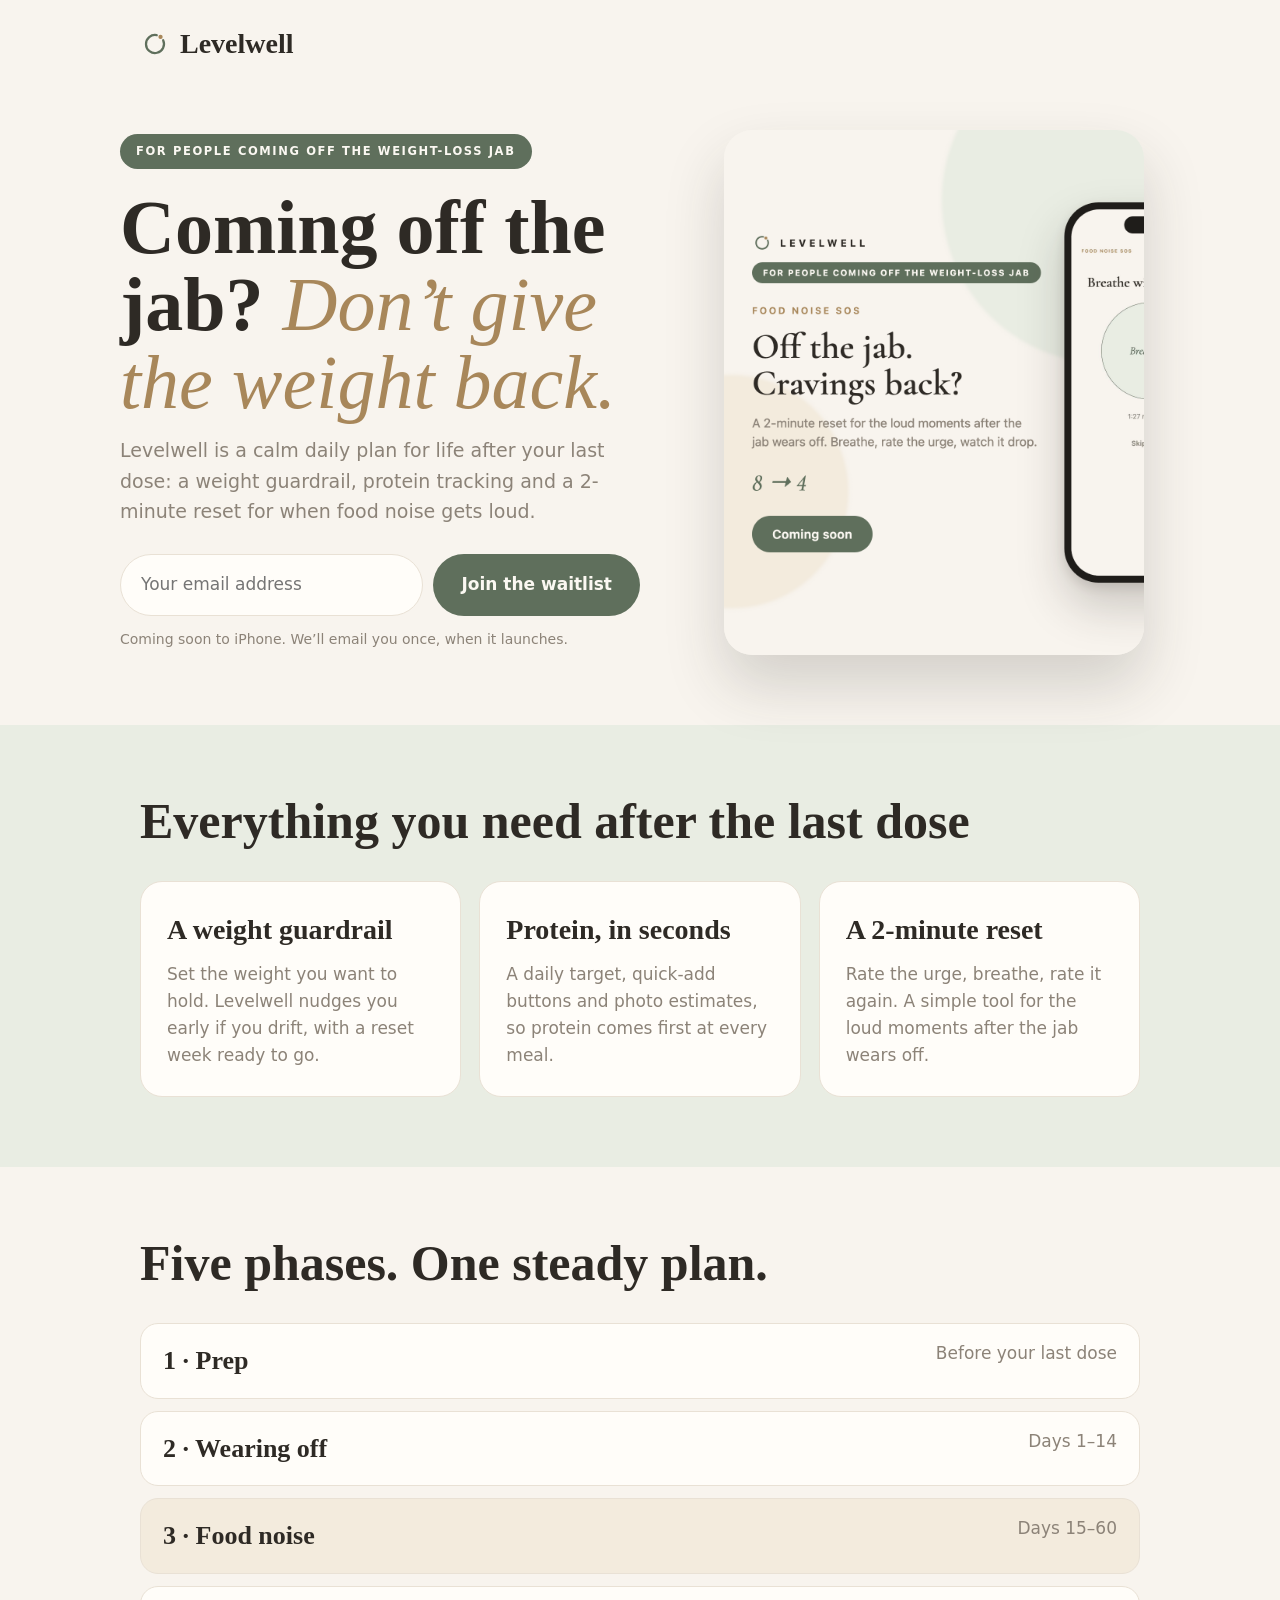
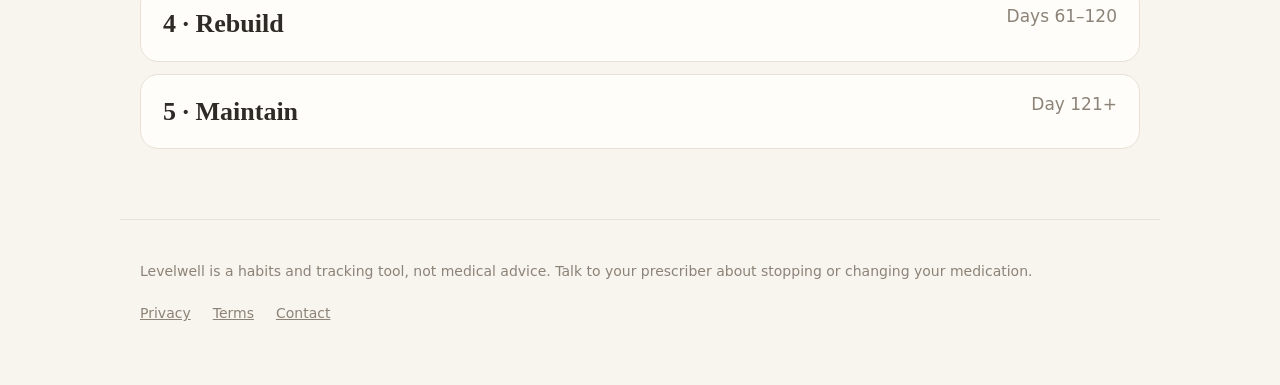
==== index.html @ 275b496e "Levelwell website: landing page, privacy policy, terms Co-Authored-By: Claude Sonnet 5.5 <noreply@an" ====
<!doctype html><html lang="en-GB"><head><meta charset="utf-8"><meta http-equiv="Content-Security-Policy" content="default-src 'none'; style-src 'self' https://fonts.googleapis.com; font-src https://fonts.gstatic.com; img-src 'self' data:; script-src 'self'; connect-src https://hlfuvnuicaoxpupukkrh.supabase.co; base-uri 'none'; form-action 'none'"><meta name="referrer" content="no-referrer"><meta name="viewport" content="width=device-width,initial-scale=1"><title>Levelwell · Life after the weight-loss jab</title><meta name="description" content="A calm daily plan for people coming off weight-loss jabs: a weight guardrail, protein tracking and a 2-minute reset for food noise. Coming soon to iPhone."><link rel="icon" href="assets/favicon.png"><link rel="preconnect" href="https://fonts.googleapis.com"><link href="https://fonts.googleapis.com/css2?family=Cormorant+Garamond:ital,wght@0,500;0,600;1,500&display=swap" rel="stylesheet"><link rel="stylesheet" href="style.css">
<meta property="og:title" content="Levelwell · Life after the weight-loss jab"><meta property="og:description" content="A calm daily plan for people coming off weight-loss jabs. Coming soon to iPhone."><meta property="og:image" content="https://levelwell.co.uk/assets/og.png"><meta name="twitter:card" content="summary_large_image">
</head>
<body>
<header class="nav"><a class="brand" href="index.html"><img src="assets/mark.svg" alt="" width="30" height="30"><span>Levelwell</span></a></header>
<section class="wrap hero">
  <div>
    <span class="tag">For people coming off the weight-loss jab</span>
    <h1>Coming off the jab? <em>Don’t give the weight back.</em></h1>
    <p class="lead">Levelwell is a calm daily plan for life after your last dose: a weight guardrail, protein tracking and a 2-minute reset for when food noise gets loud.</p>
    <form id="wl" novalidate>
      <input type="text" id="hp" name="website" class="hp" tabindex="-1" autocomplete="off" aria-hidden="true">
      <input type="email" id="em" name="email" placeholder="Your email address" autocomplete="email" required aria-label="Email address">
      <button id="go" type="submit">Join the waitlist</button>
    </form>
    <p class="note" id="msg">Coming soon to iPhone. We’ll email you once, when it launches.</p>
  </div>
  <img src="assets/og.png" alt="Levelwell: Off the jab. Cravings back? A 2-minute reset for the loud moments.">
</section>
<section class="band"><div class="wrap">
  <h2>Everything you need after the last dose</h2>
  <div class="grid">
    <div class="card"><h3>A weight guardrail</h3><p>Set the weight you want to hold. Levelwell nudges you early if you drift, with a reset week ready to go.</p></div>
    <div class="card"><h3>Protein, in seconds</h3><p>A daily target, quick-add buttons and photo estimates, so protein comes first at every meal.</p></div>
    <div class="card"><h3>A 2-minute reset</h3><p>Rate the urge, breathe, rate it again. A simple tool for the loud moments after the jab wears off.</p></div>
  </div>
</div></section>
<section class="sec"><div class="wrap">
  <h2>Five phases. One steady plan.</h2>
  <div class="phases">
    <div class="phase"><b>1 · Prep</b><span>Before your last dose</span></div>
    <div class="phase"><b>2 · Wearing off</b><span>Days 1–14</span></div>
    <div class="phase hot"><b>3 · Food noise</b><span>Days 15–60</span></div>
    <div class="phase"><b>4 · Rebuild</b><span>Days 61–120</span></div>
    <div class="phase"><b>5 · Maintain</b><span>Day 121+</span></div>
  </div>
</div></section>
<footer class="foot"><div>Levelwell is a habits and tracking tool, not medical advice. Talk to your prescriber about stopping or changing your medication.</div><div class="links"><a href="privacy.html">Privacy</a><a href="terms.html">Terms</a><a class="em" data-u="evawlek.mailliw" data-d="moc.liamg" href="#">Contact</a></div></footer><script src="app.js"></script>
<script src="app.js"></script>
</body></html>
---- style.css ----
:root{--ink:#2E2A25;--muted:#8C8378;--ivory:#F8F4EE;--sage:#5F6F5C;--sageSoft:#E9EDE3;--gold:#A8875A;--goldSoft:#F3EBDD;--card:#FFFDF9;--line:#E9E1D5}
@media (prefers-color-scheme:dark){:root{--ink:#F1ECE4;--muted:#A79E90;--ivory:#151A17;--sage:#8FA58B;--sageSoft:#1E2722;--gold:#C9A877;--goldSoft:#26221B;--card:#1B211D;--line:#2B332E}}
*{box-sizing:border-box;margin:0;padding:0}html{scroll-behavior:smooth}
body{background:var(--ivory);color:var(--ink);font:17px/1.6 -apple-system,system-ui,"Helvetica Neue",sans-serif;-webkit-font-smoothing:antialiased}
.serif,h1,h2,h3,.brand span{font-family:"Cormorant Garamond",Georgia,serif;font-variant-numeric:lining-nums}
a{color:var(--sage)}
.nav{max-width:1040px;margin:0 auto;padding:22px 20px}
.brand{display:inline-flex;align-items:center;gap:10px;text-decoration:none;color:var(--ink)}.brand span{font-size:28px;font-weight:600}
.wrap{max-width:1040px;margin:0 auto;padding:0 20px}
.hero{padding:40px 0 70px;display:grid;gap:36px;grid-template-columns:1.1fr .9fr;align-items:center}
.tag{display:inline-block;background:var(--sage);color:#FBF8F2;font-weight:700;letter-spacing:.14em;text-transform:uppercase;font-size:11.5px;border-radius:999px;padding:8px 16px}
h1{font-size:clamp(44px,7vw,76px);line-height:1.02;font-weight:600;margin:20px 0 14px}
h1 em{color:var(--gold);font-weight:500}
.lead{font-size:19px;color:var(--muted);max-width:520px}
form{display:flex;gap:10px;margin-top:28px;flex-wrap:wrap;max-width:520px}
input[type=email]{flex:1;min-width:220px;font:inherit;padding:16px 20px;border-radius:999px;border:1.5px solid var(--line);background:var(--card);color:var(--ink)}
input[type=email]:focus{outline:2px solid var(--sage);border-color:transparent}
button{font:inherit;font-weight:600;padding:16px 28px;border:0;border-radius:999px;background:var(--sage);color:#FBF8F2;cursor:pointer}
button:disabled{opacity:.6;cursor:default}
.note{font-size:14px;color:var(--muted);margin-top:12px;min-height:22px}.note.ok{color:var(--sage);font-weight:600}.note.err{color:#B4532A}
.hero img{width:100%;max-width:420px;justify-self:center;border-radius:28px;box-shadow:0 30px 60px rgba(46,42,37,.18)}
.band{background:var(--sageSoft);padding:70px 0}
.band h2,.sec h2{font-size:clamp(34px,5vw,50px);line-height:1.05;margin-bottom:34px;font-weight:600}
.grid{display:grid;gap:18px;grid-template-columns:repeat(auto-fit,minmax(240px,1fr))}
.card{background:var(--card);border:1px solid var(--line);border-radius:22px;padding:26px}
.card h3{font-size:28px;margin-bottom:8px;font-weight:600}.card p{color:var(--muted)}
.sec{padding:70px 0}
.phases{display:grid;gap:12px}
.phase{display:flex;justify-content:space-between;gap:16px;background:var(--card);border:1px solid var(--line);border-radius:18px;padding:16px 22px}
.phase.hot{background:var(--goldSoft)}.phase b{font-family:"Cormorant Garamond",Georgia,serif;font-size:26px;font-weight:600}.phase span{color:var(--muted)}
.foot{max-width:1040px;margin:0 auto;padding:40px 20px 60px;color:var(--muted);font-size:14px;display:flex;justify-content:space-between;gap:20px;flex-wrap:wrap;border-top:1px solid var(--line)}
.foot .links{display:flex;gap:22px}.foot a{color:var(--muted)}
.doc{max-width:720px;margin:0 auto;padding:20px 20px 60px}.doc h1{font-size:54px}.doc h2{font-size:30px;margin:30px 0 8px}.doc p{margin:10px 0}.doc .meta{color:var(--muted);font-size:14px}
@media(max-width:820px){.hero{grid-template-columns:1fr}.hero img{max-width:320px}}

.hp{position:absolute;left:-9999px;width:1px;height:1px;opacity:0}
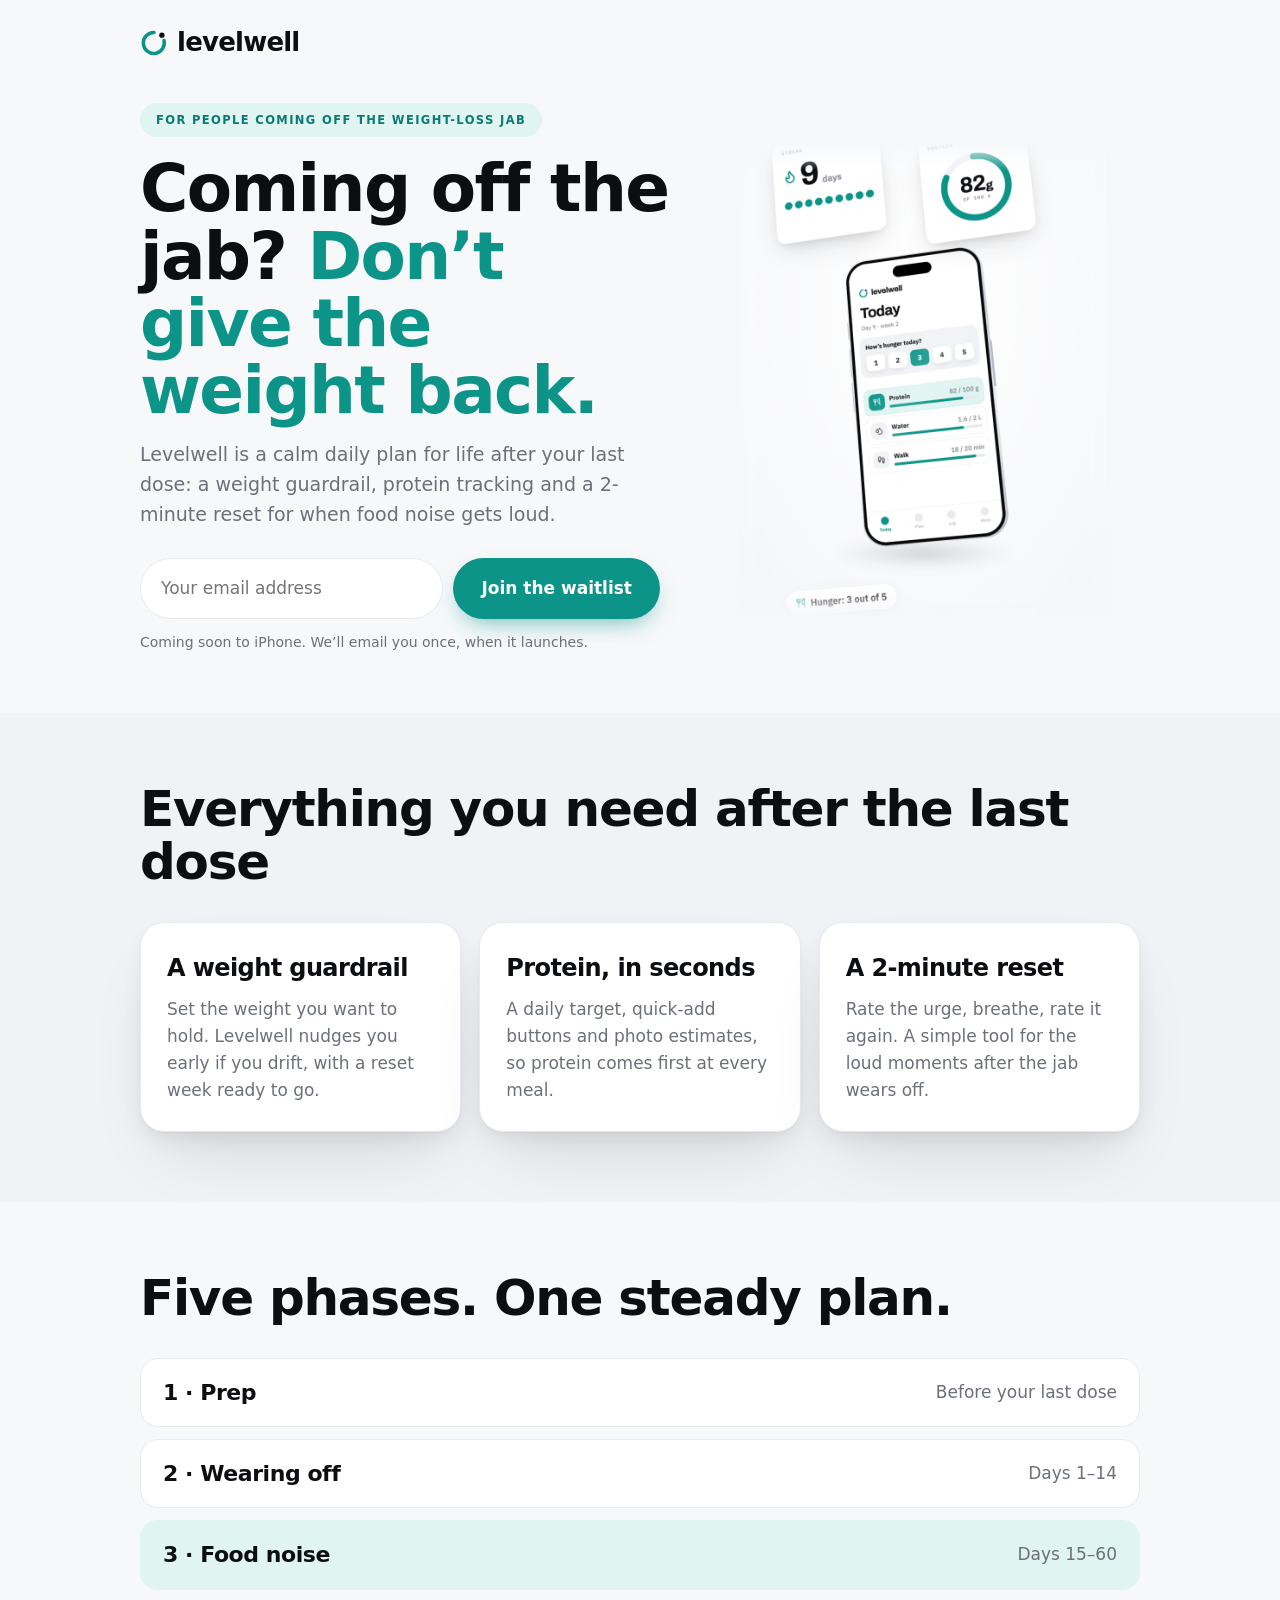
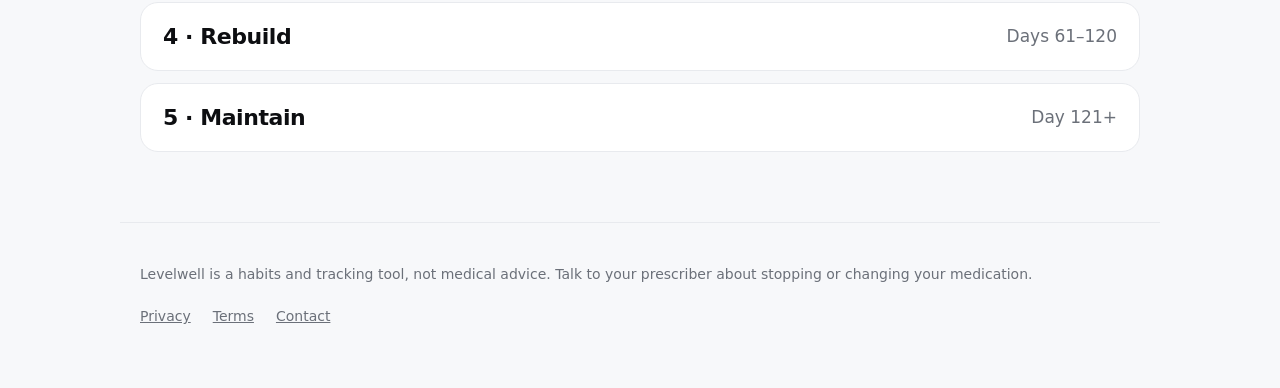
==== commit 3637e4b4: "Restyle to the new Levelwell brand: white, ink and teal, Archivo + IBM Plex Sans New mark and favico" ====
--- a/index.html
+++ b/index.html
@@ -1,8 +1,8 @@
-<!doctype html><html lang="en-GB"><head><meta charset="utf-8"><meta http-equiv="Content-Security-Policy" content="default-src 'none'; style-src 'self' https://fonts.googleapis.com; font-src https://fonts.gstatic.com; img-src 'self' data:; script-src 'self'; connect-src https://hlfuvnuicaoxpupukkrh.supabase.co; base-uri 'none'; form-action 'none'"><meta name="referrer" content="no-referrer"><meta name="viewport" content="width=device-width,initial-scale=1"><title>Levelwell · Life after the weight-loss jab</title><meta name="description" content="A calm daily plan for people coming off weight-loss jabs: a weight guardrail, protein tracking and a 2-minute reset for food noise. Coming soon to iPhone."><link rel="icon" href="assets/favicon.png"><link rel="preconnect" href="https://fonts.googleapis.com"><link href="https://fonts.googleapis.com/css2?family=Cormorant+Garamond:ital,wght@0,500;0,600;1,500&display=swap" rel="stylesheet"><link rel="stylesheet" href="style.css">
+<!doctype html><html lang="en-GB"><head><meta charset="utf-8"><meta http-equiv="Content-Security-Policy" content="default-src 'none'; style-src 'self' https://fonts.googleapis.com; font-src https://fonts.gstatic.com; img-src 'self' data:; script-src 'self'; connect-src https://hlfuvnuicaoxpupukkrh.supabase.co; base-uri 'none'; form-action 'none'"><meta name="referrer" content="no-referrer"><meta name="viewport" content="width=device-width,initial-scale=1"><title>Levelwell · Life after the weight-loss jab</title><meta name="description" content="A calm daily plan for people coming off weight-loss jabs: a weight guardrail, protein tracking and a 2-minute reset for food noise. Coming soon to iPhone."><link rel="icon" href="assets/favicon.png"><link rel="preconnect" href="https://fonts.googleapis.com"><link href="https://fonts.googleapis.com/css2?family=Archivo:wght@600;700&family=IBM+Plex+Sans:wght@400;500;600&display=swap" rel="stylesheet"><link rel="stylesheet" href="style.css">
 <meta property="og:title" content="Levelwell · Life after the weight-loss jab"><meta property="og:description" content="A calm daily plan for people coming off weight-loss jabs. Coming soon to iPhone."><meta property="og:image" content="https://levelwell.co.uk/assets/og.png"><meta name="twitter:card" content="summary_large_image">
 </head>
 <body>
-<header class="nav"><a class="brand" href="index.html"><img src="assets/mark.svg" alt="" width="30" height="30"><span>Levelwell</span></a></header>
+<header class="nav"><a class="brand" href="index.html"><img src="assets/mark.svg" alt="" width="28" height="28"><span>levelwell</span></a></header>
 <section class="wrap hero">
   <div>
     <span class="tag">For people coming off the weight-loss jab</span>
@@ -15,7 +15,7 @@
     </form>
     <p class="note" id="msg">Coming soon to iPhone. We’ll email you once, when it launches.</p>
   </div>
-  <img src="assets/og.png" alt="Levelwell: Off the jab. Cravings back? A 2-minute reset for the loud moments.">
+  <img src="assets/hero.png" alt="The Levelwell app on an iPhone, with a 9-day streak and a protein ring floating beside it." width="880" height="1100">
 </section>
 <section class="band"><div class="wrap">
   <h2>Everything you need after the last dose</h2>
--- a/style.css
+++ b/style.css
@@ -1,36 +1,37 @@
-:root{--ink:#2E2A25;--muted:#8C8378;--ivory:#F8F4EE;--sage:#5F6F5C;--sageSoft:#E9EDE3;--gold:#A8875A;--goldSoft:#F3EBDD;--card:#FFFDF9;--line:#E9E1D5}
-@media (prefers-color-scheme:dark){:root{--ink:#F1ECE4;--muted:#A79E90;--ivory:#151A17;--sage:#8FA58B;--sageSoft:#1E2722;--gold:#C9A877;--goldSoft:#26221B;--card:#1B211D;--line:#2B332E}}
+:root{--ink:#0D0E11;--muted:#6B7079;--bg:#F7F8FA;--teal:#0D9488;--tealDark:#0B7A70;--tealSoft:#E0F4F1;--card:#FFFFFF;--line:#E8EAEE;--wash:#F1F2F5;--shadow:0 1px 2px rgba(16,18,24,.04),0 10px 24px -8px rgba(16,18,24,.10),0 34px 70px -24px rgba(16,18,24,.14)}
+:root{color-scheme:light}
 *{box-sizing:border-box;margin:0;padding:0}html{scroll-behavior:smooth}
-body{background:var(--ivory);color:var(--ink);font:17px/1.6 -apple-system,system-ui,"Helvetica Neue",sans-serif;-webkit-font-smoothing:antialiased}
-.serif,h1,h2,h3,.brand span{font-family:"Cormorant Garamond",Georgia,serif;font-variant-numeric:lining-nums}
-a{color:var(--sage)}
+body{background:var(--bg);color:var(--ink);font:17px/1.6 "IBM Plex Sans",-apple-system,system-ui,"Helvetica Neue",sans-serif;-webkit-font-smoothing:antialiased}
+h1,h2,h3,.brand span{font-family:Archivo,"IBM Plex Sans",system-ui,sans-serif;font-variant-numeric:tabular-nums;letter-spacing:-.025em}
+a{color:var(--teal)}
 .nav{max-width:1040px;margin:0 auto;padding:22px 20px}
-.brand{display:inline-flex;align-items:center;gap:10px;text-decoration:none;color:var(--ink)}.brand span{font-size:28px;font-weight:600}
+.brand{display:inline-flex;align-items:center;gap:9px;text-decoration:none;color:var(--ink)}.brand span{font-size:26px;font-weight:700;letter-spacing:-.03em}
 .wrap{max-width:1040px;margin:0 auto;padding:0 20px}
-.hero{padding:40px 0 70px;display:grid;gap:36px;grid-template-columns:1.1fr .9fr;align-items:center}
-.tag{display:inline-block;background:var(--sage);color:#FBF8F2;font-weight:700;letter-spacing:.14em;text-transform:uppercase;font-size:11.5px;border-radius:999px;padding:8px 16px}
-h1{font-size:clamp(44px,7vw,76px);line-height:1.02;font-weight:600;margin:20px 0 14px}
-h1 em{color:var(--gold);font-weight:500}
+.hero{padding:16px 20px 60px;display:grid;gap:36px;grid-template-columns:1.1fr .9fr;align-items:center}
+.tag{display:inline-block;background:var(--tealSoft);color:var(--tealDark);font-weight:600;letter-spacing:.12em;text-transform:uppercase;font-size:11.5px;border-radius:999px;padding:8px 16px}
+h1{font-size:clamp(42px,6vw,66px);line-height:1.02;font-weight:700;margin:18px 0 14px}
+h1 em{color:var(--teal);font-style:normal}
 .lead{font-size:19px;color:var(--muted);max-width:520px}
 form{display:flex;gap:10px;margin-top:28px;flex-wrap:wrap;max-width:520px}
 input[type=email]{flex:1;min-width:220px;font:inherit;padding:16px 20px;border-radius:999px;border:1.5px solid var(--line);background:var(--card);color:var(--ink)}
-input[type=email]:focus{outline:2px solid var(--sage);border-color:transparent}
-button{font:inherit;font-weight:600;padding:16px 28px;border:0;border-radius:999px;background:var(--sage);color:#FBF8F2;cursor:pointer}
+input[type=email]:focus{outline:2px solid var(--teal);border-color:transparent}
+button{font:inherit;font-weight:600;padding:16px 28px;border:0;border-radius:999px;background:var(--teal);color:#fff;cursor:pointer;box-shadow:0 10px 24px -10px rgba(13,148,136,.7)}
+button:hover{background:var(--tealDark)}
 button:disabled{opacity:.6;cursor:default}
-.note{font-size:14px;color:var(--muted);margin-top:12px;min-height:22px}.note.ok{color:var(--sage);font-weight:600}.note.err{color:#B4532A}
-.hero img{width:100%;max-width:420px;justify-self:center;border-radius:28px;box-shadow:0 30px 60px rgba(46,42,37,.18)}
-.band{background:var(--sageSoft);padding:70px 0}
-.band h2,.sec h2{font-size:clamp(34px,5vw,50px);line-height:1.05;margin-bottom:34px;font-weight:600}
+.note{font-size:14px;color:var(--muted);margin-top:12px;min-height:22px}.note.ok{color:var(--teal);font-weight:600}.note.err{color:#D14343}
+.hero img{width:100%;max-width:380px;height:auto;justify-self:center}
+.band{background:var(--wash);padding:70px 0}
+.band h2,.sec h2{font-size:clamp(34px,5vw,50px);line-height:1.05;margin-bottom:34px;font-weight:700}
 .grid{display:grid;gap:18px;grid-template-columns:repeat(auto-fit,minmax(240px,1fr))}
-.card{background:var(--card);border:1px solid var(--line);border-radius:22px;padding:26px}
-.card h3{font-size:28px;margin-bottom:8px;font-weight:600}.card p{color:var(--muted)}
+.card{background:var(--card);border:1px solid var(--line);border-radius:24px;padding:26px;box-shadow:var(--shadow)}
+.card h3{font-size:24px;margin-bottom:8px;font-weight:700}.card p{color:var(--muted)}
 .sec{padding:70px 0}
 .phases{display:grid;gap:12px}
-.phase{display:flex;justify-content:space-between;gap:16px;background:var(--card);border:1px solid var(--line);border-radius:18px;padding:16px 22px}
-.phase.hot{background:var(--goldSoft)}.phase b{font-family:"Cormorant Garamond",Georgia,serif;font-size:26px;font-weight:600}.phase span{color:var(--muted)}
+.phase{display:flex;justify-content:space-between;align-items:center;gap:16px;background:var(--card);border:1px solid var(--line);border-radius:18px;padding:16px 22px}
+.phase.hot{background:var(--tealSoft);border-color:transparent}.phase b{font-family:Archivo,system-ui,sans-serif;font-size:22px;font-weight:700;letter-spacing:-.02em}.phase span{color:var(--muted)}
 .foot{max-width:1040px;margin:0 auto;padding:40px 20px 60px;color:var(--muted);font-size:14px;display:flex;justify-content:space-between;gap:20px;flex-wrap:wrap;border-top:1px solid var(--line)}
 .foot .links{display:flex;gap:22px}.foot a{color:var(--muted)}
-.doc{max-width:720px;margin:0 auto;padding:20px 20px 60px}.doc h1{font-size:54px}.doc h2{font-size:30px;margin:30px 0 8px}.doc p{margin:10px 0}.doc .meta{color:var(--muted);font-size:14px}
-@media(max-width:820px){.hero{grid-template-columns:1fr}.hero img{max-width:320px}}
+.doc{max-width:720px;margin:0 auto;padding:20px 20px 60px}.doc h1{font-size:50px}.doc h2{font-size:26px;margin:30px 0 8px}.doc p{margin:10px 0}.doc .meta{color:var(--muted);font-size:14px}
+@media(max-width:820px){.hero{grid-template-columns:1fr}.hero img{max-width:340px}}
 
 .hp{position:absolute;left:-9999px;width:1px;height:1px;opacity:0}
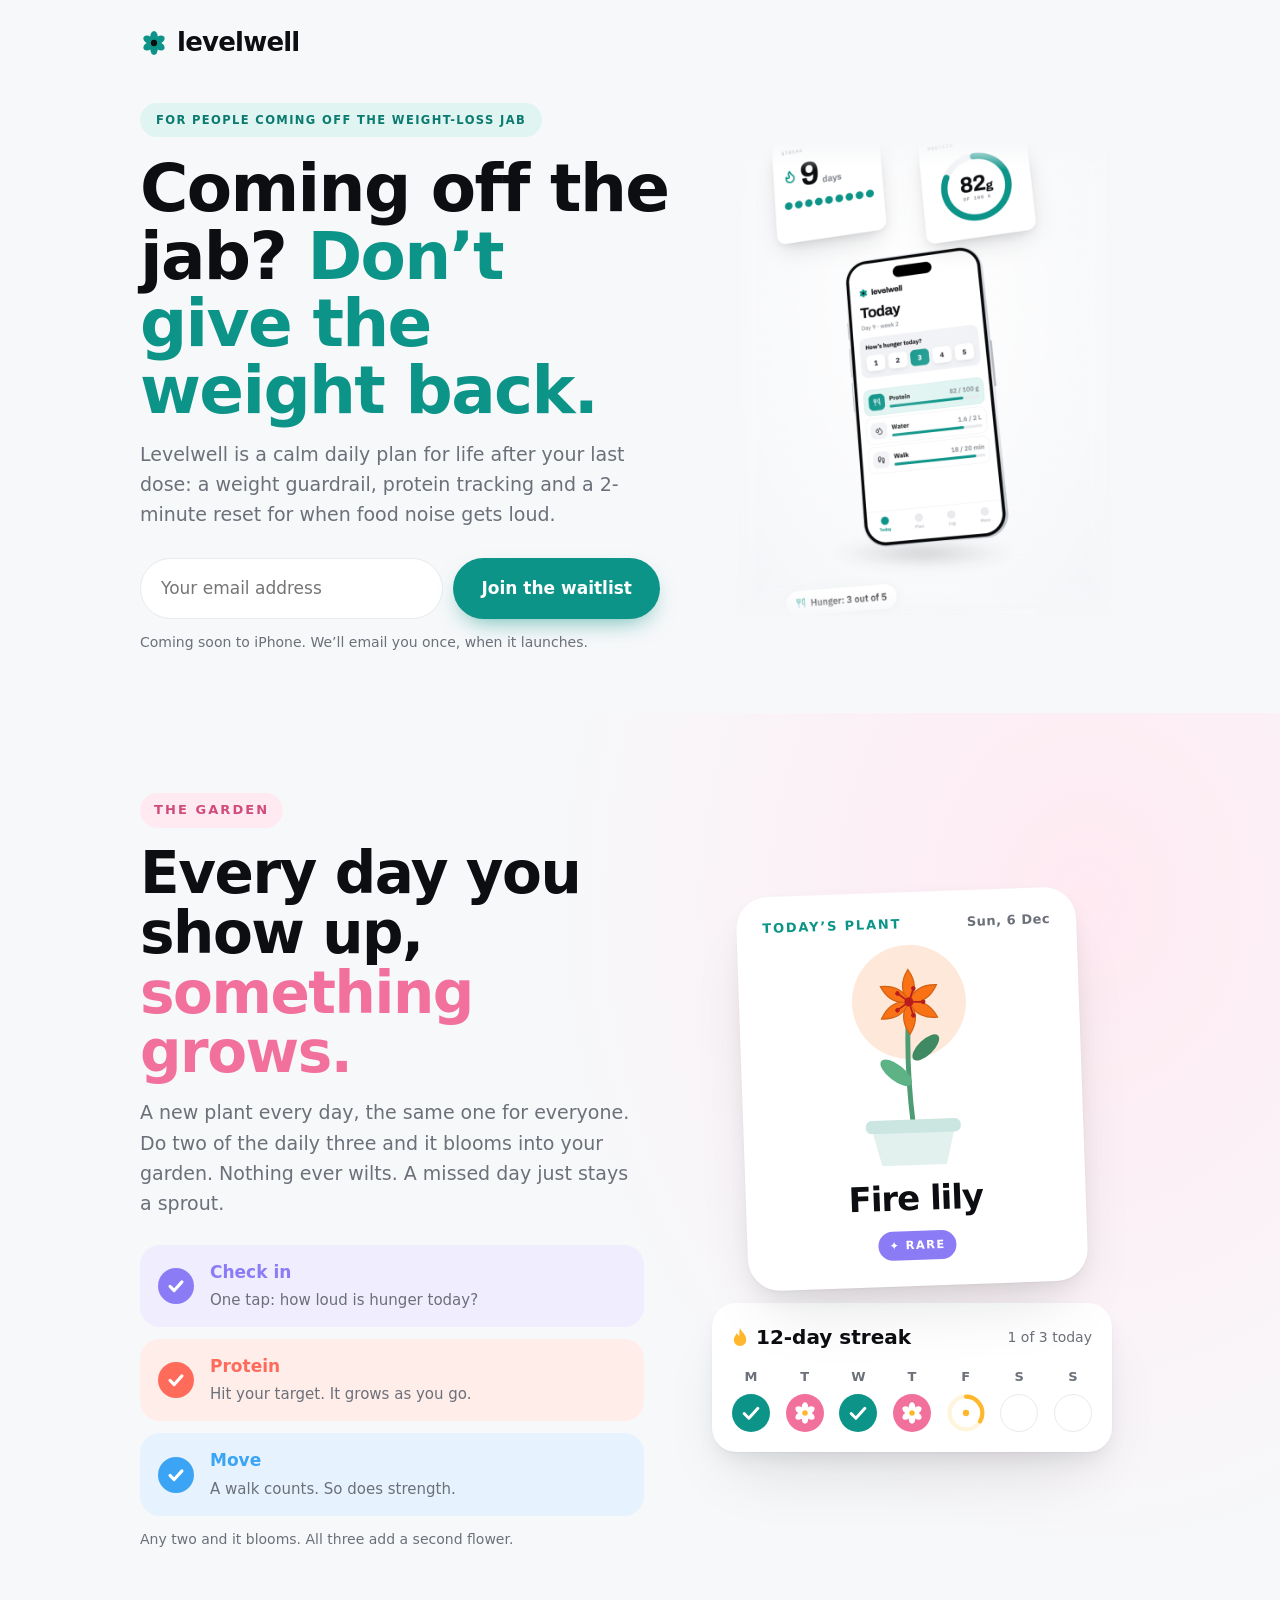
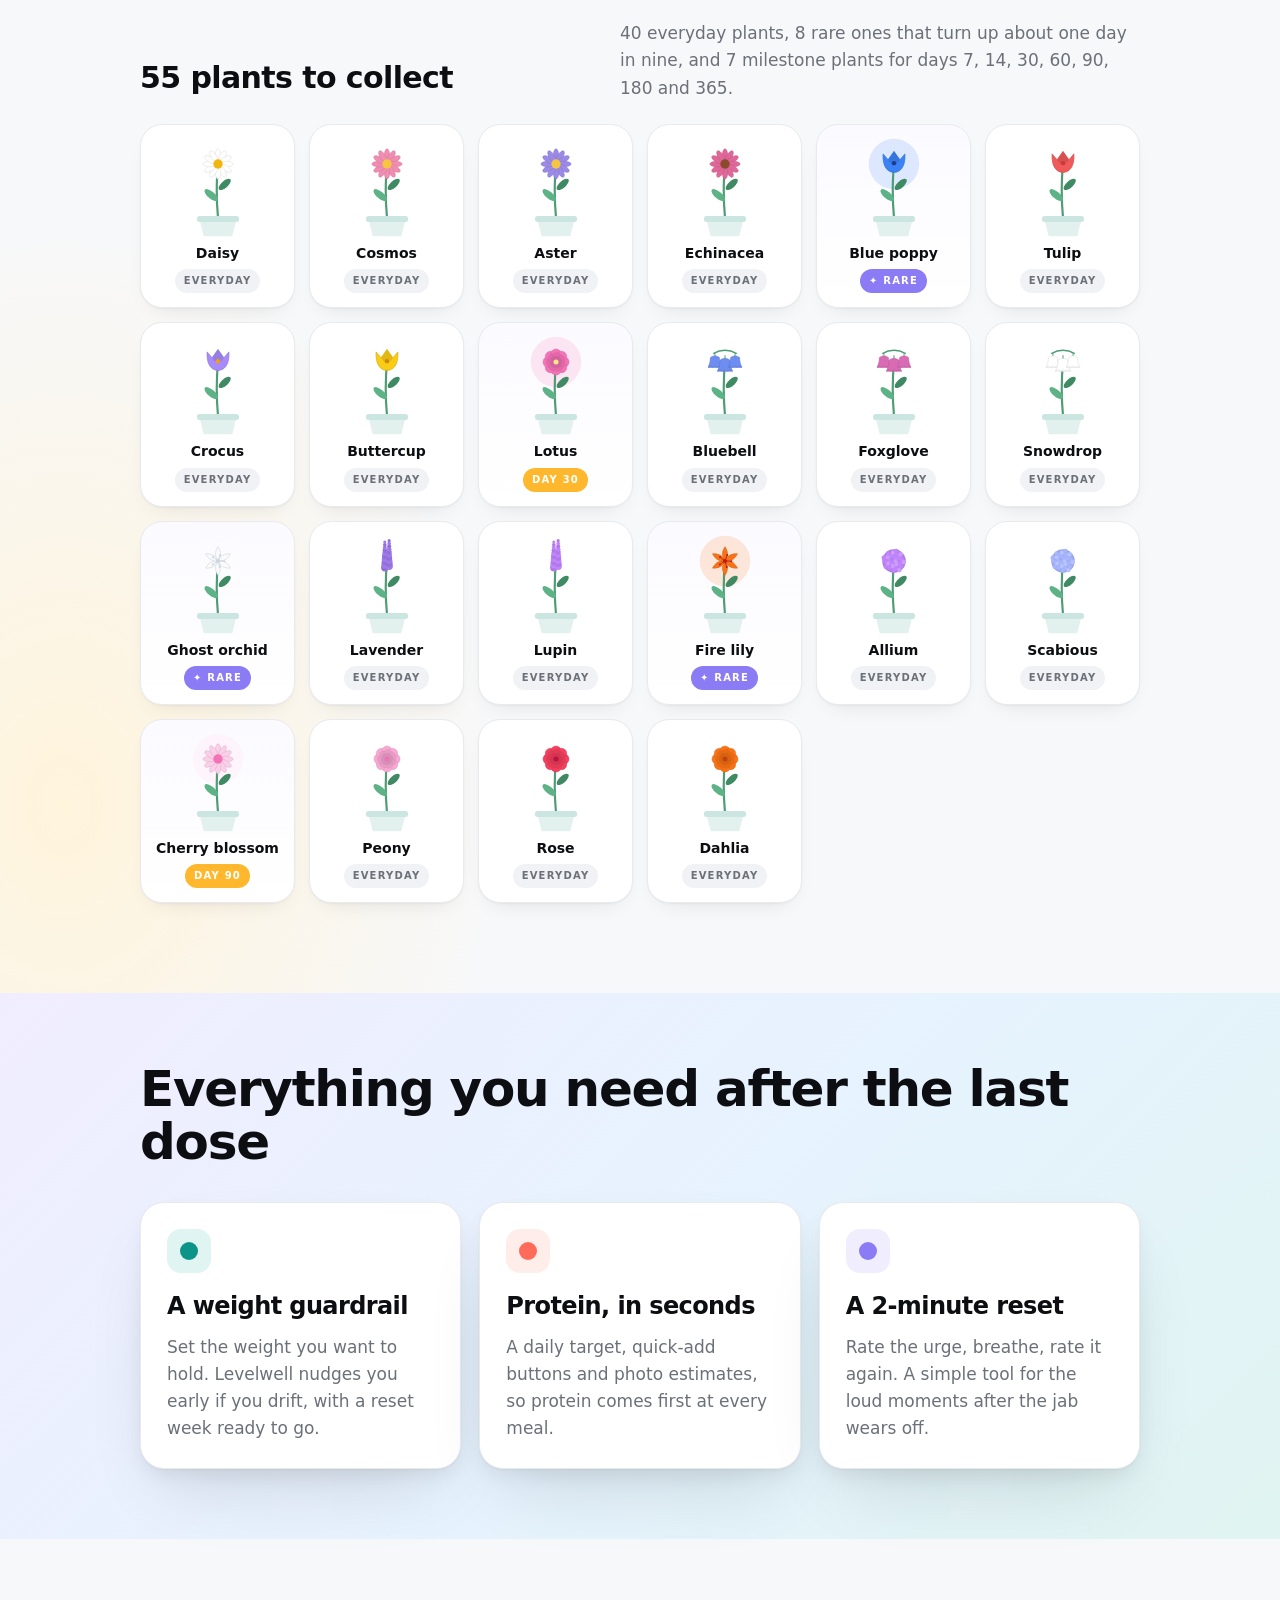
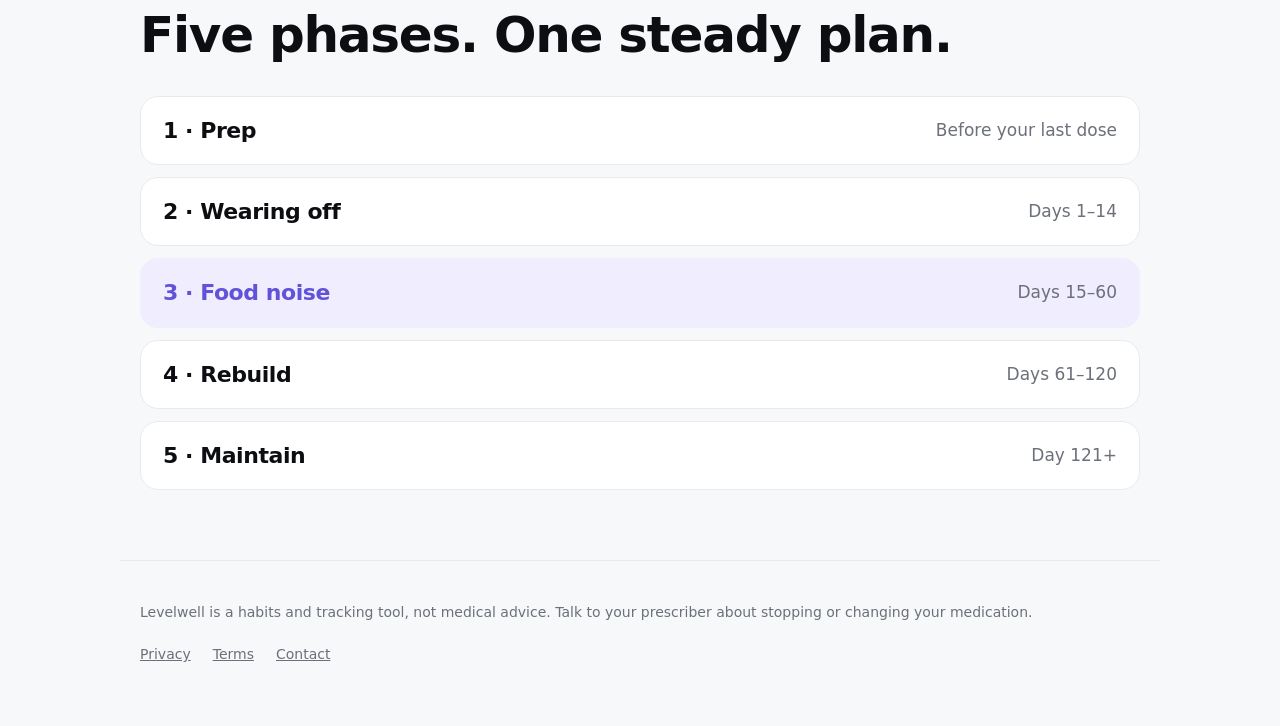
==== commit bd42a329: "Add the garden: live today's plant, daily three, week strip, 55-plant collection; brighter colours C" ====
--- a/index.html
+++ b/index.html
@@ -17,12 +17,44 @@
   </div>
   <img src="assets/hero.png" alt="The Levelwell app on an iPhone, with a 9-day streak and a protein ring floating beside it." width="880" height="1100">
 </section>
+<section class="garden" id="garden"><div class="wrap">
+  <div class="g-top">
+    <div class="g-copy">
+      <span class="kicker">The garden</span>
+      <h2>Every day you show up, <em>something grows.</em></h2>
+      <p class="lead">A new plant every day, the same one for everyone. Do two of the daily three and it blooms into your garden. Nothing ever wilts. A missed day just stays a sprout.</p>
+      <div class="three">
+        <div class="three-item lilac"><span class="dot lilac"><svg viewBox="0 0 24 24"><path d="M5.5 12.5 L10 17 L18.5 7.5" fill="none" stroke="#fff" stroke-width="3.4" stroke-linecap="round" stroke-linejoin="round"/></svg></span><div><b>Check in</b><span>One tap: how loud is hunger today?</span></div></div>
+        <div class="three-item coral"><span class="dot coral"><svg viewBox="0 0 24 24"><path d="M5.5 12.5 L10 17 L18.5 7.5" fill="none" stroke="#fff" stroke-width="3.4" stroke-linecap="round" stroke-linejoin="round"/></svg></span><div><b>Protein</b><span>Hit your target. It grows as you go.</span></div></div>
+        <div class="three-item sky"><span class="dot sky"><svg viewBox="0 0 24 24"><path d="M5.5 12.5 L10 17 L18.5 7.5" fill="none" stroke="#fff" stroke-width="3.4" stroke-linecap="round" stroke-linejoin="round"/></svg></span><div><b>Move</b><span>A walk counts. So does strength.</span></div></div>
+      </div>
+      <p class="small">Any two and it blooms. All three add a second flower.</p>
+    </div>
+    <div class="g-today">
+      <div class="today-card" id="tp-card">
+        <div class="tp-head"><span class="tp-label">Today’s plant</span><span class="tp-date" id="tp-date">Tue 24 Nov</span></div>
+        <div class="tp-art" id="tp-svg"><svg class="plant-svg" viewBox="0 0 100 120"><path d="M50 96 Q 47 64 50 32" stroke="#4E9C74" stroke-width="2.6" fill="none" stroke-linecap="round"/><ellipse rx="4.2" ry="10" fill="#5DB386" transform="translate(42 69.1) rotate(-50)"/><ellipse rx="4" ry="9" fill="#3F8A63" transform="translate(58 56.3) rotate(48)"/><g transform="translate(50 32)"><path d="M-14 -10 Q 0 -18 14 -10" stroke="#4E9C74" stroke-width="1.6" fill="none"/><g transform="translate(-12 2) scale(0.9)"><path d="M0 -14 L0 -8" stroke="#4E9C74" stroke-width="1.2"/><path d="M-6 -8 C -6 -1, -8 2, -9 5 L 9 5 C 8 2, 6 -1, 6 -8 C 3 -11, -3 -11, -6 -8 Z" fill="#FFFFFF" stroke="#dbdbdb" stroke-width="0.7"/><path d="M-9 5 L -6 3 L -3 5 L 0 3 L 3 5 L 6 3 L 9 5" stroke="#dbdbdb" stroke-width="0.7" fill="none"/></g><g transform="translate(0 6) scale(1)"><path d="M0 -14 L0 -8" stroke="#4E9C74" stroke-width="1.2"/><path d="M-6 -8 C -6 -1, -8 2, -9 5 L 9 5 C 8 2, 6 -1, 6 -8 C 3 -11, -3 -11, -6 -8 Z" fill="#FFFFFF" stroke="#dbdbdb" stroke-width="0.7"/><path d="M-9 5 L -6 3 L -3 5 L 0 3 L 3 5 L 6 3 L 9 5" stroke="#dbdbdb" stroke-width="0.7" fill="none"/></g><g transform="translate(12 2) scale(0.9)"><path d="M0 -14 L0 -8" stroke="#4E9C74" stroke-width="1.2"/><path d="M-6 -8 C -6 -1, -8 2, -9 5 L 9 5 C 8 2, 6 -1, 6 -8 C 3 -11, -3 -11, -6 -8 Z" fill="#FFFFFF" stroke="#dbdbdb" stroke-width="0.7"/><path d="M-9 5 L -6 3 L -3 5 L 0 3 L 3 5 L 6 3 L 9 5" stroke="#dbdbdb" stroke-width="0.7" fill="none"/></g></g><path d="M28 98 L 72 98 L 67 118 L 33 118 Z" fill="#E3F1EE"/><rect x="25" y="94" width="50" height="7" rx="3" fill="#CBE6E0"/></svg></div>
+        <div class="tp-name" id="tp-name">Snowdrop</div>
+        <div id="tp-tag"><span class="ptag">Everyday</span></div>
+      </div>
+      <div class="week-card">
+        <div class="wk-top"><span class="flame"><svg viewBox="0 0 18 22"><path d="M9 1 C 10 5, 16 8, 16 14 C 16 18.5, 12.8 21, 9 21 C 5.2 21, 2 18.5, 2 14.2 C 2 10.5, 4.6 8.6, 5.6 6.4 C 6.4 8.6, 7.4 9.4, 8.4 9.6 C 8 6.4, 8.2 3.6, 9 1 Z" fill="#FFB82E"/></svg></span><b>12-day streak</b><span class="small">1 of 3 today</span></div>
+        <div class="wk-row"><div class="wcol"><span class="wl">M</span><span class="wd tick"><svg viewBox="0 0 36 36"><path d="M11.5 18.5 L16 23 L24.5 13.5" stroke="#fff" stroke-width="2.8" fill="none" stroke-linecap="round" stroke-linejoin="round"/></svg></span></div><div class="wcol"><span class="wl">T</span><span class="wd bloom"><svg viewBox="0 0 36 36"><ellipse cx="18" cy="12.4" rx="3.1" ry="4.6" fill="#fff" transform="rotate(0 18 18)"/><ellipse cx="18" cy="12.4" rx="3.1" ry="4.6" fill="#fff" transform="rotate(60 18 18)"/><ellipse cx="18" cy="12.4" rx="3.1" ry="4.6" fill="#fff" transform="rotate(120 18 18)"/><ellipse cx="18" cy="12.4" rx="3.1" ry="4.6" fill="#fff" transform="rotate(180 18 18)"/><ellipse cx="18" cy="12.4" rx="3.1" ry="4.6" fill="#fff" transform="rotate(240 18 18)"/><ellipse cx="18" cy="12.4" rx="3.1" ry="4.6" fill="#fff" transform="rotate(300 18 18)"/><circle cx="18" cy="18" r="2.6" fill="#FFB82E"/></svg></span></div><div class="wcol"><span class="wl">W</span><span class="wd tick"><svg viewBox="0 0 36 36"><path d="M11.5 18.5 L16 23 L24.5 13.5" stroke="#fff" stroke-width="2.8" fill="none" stroke-linecap="round" stroke-linejoin="round"/></svg></span></div><div class="wcol"><span class="wl">T</span><span class="wd bloom"><svg viewBox="0 0 36 36"><ellipse cx="18" cy="12.4" rx="3.1" ry="4.6" fill="#fff" transform="rotate(0 18 18)"/><ellipse cx="18" cy="12.4" rx="3.1" ry="4.6" fill="#fff" transform="rotate(60 18 18)"/><ellipse cx="18" cy="12.4" rx="3.1" ry="4.6" fill="#fff" transform="rotate(120 18 18)"/><ellipse cx="18" cy="12.4" rx="3.1" ry="4.6" fill="#fff" transform="rotate(180 18 18)"/><ellipse cx="18" cy="12.4" rx="3.1" ry="4.6" fill="#fff" transform="rotate(240 18 18)"/><ellipse cx="18" cy="12.4" rx="3.1" ry="4.6" fill="#fff" transform="rotate(300 18 18)"/><circle cx="18" cy="18" r="2.6" fill="#FFB82E"/></svg></span></div><div class="wcol"><span class="wl">F</span><span class="wd"><svg viewBox="0 0 36 36"><circle cx="18" cy="18" r="15.5" stroke="#FFF4DC" stroke-width="4" fill="none"/><circle cx="18" cy="18" r="15.5" stroke="#FFB82E" stroke-width="4" fill="none" stroke-linecap="round" stroke-dasharray="32.5 97.4" transform="rotate(-90 18 18)"/><circle cx="18" cy="18" r="3" fill="#FFB82E"/></svg></span></div><div class="wcol"><span class="wl">S</span><span class="wd future"></span></div><div class="wcol"><span class="wl">S</span><span class="wd future"></span></div></div>
+      </div>
+    </div>
+  </div>
+  <div class="g-collect">
+    <div class="g-collect-head"><h3>55 plants to collect</h3><p>40 everyday plants, 8 rare ones that turn up about one day in nine, and 7 milestone plants for days 7, 14, 30, 60, 90, 180 and 365.</p></div>
+    <div class="pgrid"><figure class="pcard"><svg class="plant-svg" viewBox="0 0 100 120"><path d="M50 96 Q 47 64 50 32" stroke="#4E9C74" stroke-width="2.6" fill="none" stroke-linecap="round"/><ellipse rx="4.2" ry="10" fill="#5DB386" transform="translate(42 69.1) rotate(-50)"/><ellipse rx="4" ry="9" fill="#3F8A63" transform="translate(58 56.3) rotate(48)"/><g transform="translate(50 32)"><ellipse cx="0" cy="-9.5" rx="3.3" ry="8.5" fill="#FFFFFF" stroke="#dbdbdb" stroke-width="0.6" transform="rotate(0)"/><ellipse cx="0" cy="-9.5" rx="3.3" ry="8.5" fill="#FFFFFF" stroke="#dbdbdb" stroke-width="0.6" transform="rotate(30)"/><ellipse cx="0" cy="-9.5" rx="3.3" ry="8.5" fill="#FFFFFF" stroke="#dbdbdb" stroke-width="0.6" transform="rotate(60)"/><ellipse cx="0" cy="-9.5" rx="3.3" ry="8.5" fill="#FFFFFF" stroke="#dbdbdb" stroke-width="0.6" transform="rotate(90)"/><ellipse cx="0" cy="-9.5" rx="3.3" ry="8.5" fill="#FFFFFF" stroke="#dbdbdb" stroke-width="0.6" transform="rotate(120)"/><ellipse cx="0" cy="-9.5" rx="3.3" ry="8.5" fill="#FFFFFF" stroke="#dbdbdb" stroke-width="0.6" transform="rotate(150)"/><ellipse cx="0" cy="-9.5" rx="3.3" ry="8.5" fill="#FFFFFF" stroke="#dbdbdb" stroke-width="0.6" transform="rotate(180)"/><ellipse cx="0" cy="-9.5" rx="3.3" ry="8.5" fill="#FFFFFF" stroke="#dbdbdb" stroke-width="0.6" transform="rotate(210)"/><ellipse cx="0" cy="-9.5" rx="3.3" ry="8.5" fill="#FFFFFF" stroke="#dbdbdb" stroke-width="0.6" transform="rotate(240)"/><ellipse cx="0" cy="-9.5" rx="3.3" ry="8.5" fill="#FFFFFF" stroke="#dbdbdb" stroke-width="0.6" transform="rotate(270)"/><ellipse cx="0" cy="-9.5" rx="3.3" ry="8.5" fill="#FFFFFF" stroke="#dbdbdb" stroke-width="0.6" transform="rotate(300)"/><ellipse cx="0" cy="-9.5" rx="3.3" ry="8.5" fill="#FFFFFF" stroke="#dbdbdb" stroke-width="0.6" transform="rotate(330)"/><circle r="5.6" fill="#F2B70F"/></g><path d="M28 98 L 72 98 L 67 118 L 33 118 Z" fill="#E3F1EE"/><rect x="25" y="94" width="50" height="7" rx="3" fill="#CBE6E0"/></svg><figcaption>Daisy</figcaption><span class="ptag">Everyday</span></figure><figure class="pcard"><svg class="plant-svg" viewBox="0 0 100 120"><path d="M50 96 Q 47 64 50 32" stroke="#4E9C74" stroke-width="2.6" fill="none" stroke-linecap="round"/><ellipse rx="4.2" ry="10" fill="#5DB386" transform="translate(42 69.1) rotate(-50)"/><ellipse rx="4" ry="9" fill="#3F8A63" transform="translate(58 56.3) rotate(48)"/><g transform="translate(50 32)"><ellipse cx="0" cy="-9.5" rx="3.3" ry="8.5" fill="#F28DB2" stroke="#d07999" stroke-width="0.6" transform="rotate(0)"/><ellipse cx="0" cy="-9.5" rx="3.3" ry="8.5" fill="#F28DB2" stroke="#d07999" stroke-width="0.6" transform="rotate(30)"/><ellipse cx="0" cy="-9.5" rx="3.3" ry="8.5" fill="#F28DB2" stroke="#d07999" stroke-width="0.6" transform="rotate(60)"/><ellipse cx="0" cy="-9.5" rx="3.3" ry="8.5" fill="#F28DB2" stroke="#d07999" stroke-width="0.6" transform="rotate(90)"/><ellipse cx="0" cy="-9.5" rx="3.3" ry="8.5" fill="#F28DB2" stroke="#d07999" stroke-width="0.6" transform="rotate(120)"/><ellipse cx="0" cy="-9.5" rx="3.3" ry="8.5" fill="#F28DB2" stroke="#d07999" stroke-width="0.6" transform="rotate(150)"/><ellipse cx="0" cy="-9.5" rx="3.3" ry="8.5" fill="#F28DB2" stroke="#d07999" stroke-width="0.6" transform="rotate(180)"/><ellipse cx="0" cy="-9.5" rx="3.3" ry="8.5" fill="#F28DB2" stroke="#d07999" stroke-width="0.6" transform="rotate(210)"/><ellipse cx="0" cy="-9.5" rx="3.3" ry="8.5" fill="#F28DB2" stroke="#d07999" stroke-width="0.6" transform="rotate(240)"/><ellipse cx="0" cy="-9.5" rx="3.3" ry="8.5" fill="#F28DB2" stroke="#d07999" stroke-width="0.6" transform="rotate(270)"/><ellipse cx="0" cy="-9.5" rx="3.3" ry="8.5" fill="#F28DB2" stroke="#d07999" stroke-width="0.6" transform="rotate(300)"/><ellipse cx="0" cy="-9.5" rx="3.3" ry="8.5" fill="#F28DB2" stroke="#d07999" stroke-width="0.6" transform="rotate(330)"/><circle r="5.6" fill="#F5C542"/></g><path d="M28 98 L 72 98 L 67 118 L 33 118 Z" fill="#E3F1EE"/><rect x="25" y="94" width="50" height="7" rx="3" fill="#CBE6E0"/></svg><figcaption>Cosmos</figcaption><span class="ptag">Everyday</span></figure><figure class="pcard"><svg class="plant-svg" viewBox="0 0 100 120"><path d="M50 96 Q 47 64 50 32" stroke="#4E9C74" stroke-width="2.6" fill="none" stroke-linecap="round"/><ellipse rx="4.2" ry="10" fill="#5DB386" transform="translate(42 69.1) rotate(-50)"/><ellipse rx="4" ry="9" fill="#3F8A63" transform="translate(58 56.3) rotate(48)"/><g transform="translate(50 32)"><ellipse cx="0" cy="-9.5" rx="3.3" ry="8.5" fill="#9B8AE6" stroke="#8577c6" stroke-width="0.6" transform="rotate(0)"/><ellipse cx="0" cy="-9.5" rx="3.3" ry="8.5" fill="#9B8AE6" stroke="#8577c6" stroke-width="0.6" transform="rotate(30)"/><ellipse cx="0" cy="-9.5" rx="3.3" ry="8.5" fill="#9B8AE6" stroke="#8577c6" stroke-width="0.6" transform="rotate(60)"/><ellipse cx="0" cy="-9.5" rx="3.3" ry="8.5" fill="#9B8AE6" stroke="#8577c6" stroke-width="0.6" transform="rotate(90)"/><ellipse cx="0" cy="-9.5" rx="3.3" ry="8.5" fill="#9B8AE6" stroke="#8577c6" stroke-width="0.6" transform="rotate(120)"/><ellipse cx="0" cy="-9.5" rx="3.3" ry="8.5" fill="#9B8AE6" stroke="#8577c6" stroke-width="0.6" transform="rotate(150)"/><ellipse cx="0" cy="-9.5" rx="3.3" ry="8.5" fill="#9B8AE6" stroke="#8577c6" stroke-width="0.6" transform="rotate(180)"/><ellipse cx="0" cy="-9.5" rx="3.3" ry="8.5" fill="#9B8AE6" stroke="#8577c6" stroke-width="0.6" transform="rotate(210)"/><ellipse cx="0" cy="-9.5" rx="3.3" ry="8.5" fill="#9B8AE6" stroke="#8577c6" stroke-width="0.6" transform="rotate(240)"/><ellipse cx="0" cy="-9.5" rx="3.3" ry="8.5" fill="#9B8AE6" stroke="#8577c6" stroke-width="0.6" transform="rotate(270)"/><ellipse cx="0" cy="-9.5" rx="3.3" ry="8.5" fill="#9B8AE6" stroke="#8577c6" stroke-width="0.6" transform="rotate(300)"/><ellipse cx="0" cy="-9.5" rx="3.3" ry="8.5" fill="#9B8AE6" stroke="#8577c6" stroke-width="0.6" transform="rotate(330)"/><circle r="5.6" fill="#F5C542"/></g><path d="M28 98 L 72 98 L 67 118 L 33 118 Z" fill="#E3F1EE"/><rect x="25" y="94" width="50" height="7" rx="3" fill="#CBE6E0"/></svg><figcaption>Aster</figcaption><span class="ptag">Everyday</span></figure><figure class="pcard"><svg class="plant-svg" viewBox="0 0 100 120"><path d="M50 96 Q 47 64 50 32" stroke="#4E9C74" stroke-width="2.6" fill="none" stroke-linecap="round"/><ellipse rx="4.2" ry="10" fill="#5DB386" transform="translate(42 69.1) rotate(-50)"/><ellipse rx="4" ry="9" fill="#3F8A63" transform="translate(58 56.3) rotate(48)"/><g transform="translate(50 32)"><ellipse cx="0" cy="-9.5" rx="3.3" ry="8.5" fill="#E0679A" stroke="#c15984" stroke-width="0.6" transform="rotate(0)"/><ellipse cx="0" cy="-9.5" rx="3.3" ry="8.5" fill="#E0679A" stroke="#c15984" stroke-width="0.6" transform="rotate(30)"/><ellipse cx="0" cy="-9.5" rx="3.3" ry="8.5" fill="#E0679A" stroke="#c15984" stroke-width="0.6" transform="rotate(60)"/><ellipse cx="0" cy="-9.5" rx="3.3" ry="8.5" fill="#E0679A" stroke="#c15984" stroke-width="0.6" transform="rotate(90)"/><ellipse cx="0" cy="-9.5" rx="3.3" ry="8.5" fill="#E0679A" stroke="#c15984" stroke-width="0.6" transform="rotate(120)"/><ellipse cx="0" cy="-9.5" rx="3.3" ry="8.5" fill="#E0679A" stroke="#c15984" stroke-width="0.6" transform="rotate(150)"/><ellipse cx="0" cy="-9.5" rx="3.3" ry="8.5" fill="#E0679A" stroke="#c15984" stroke-width="0.6" transform="rotate(180)"/><ellipse cx="0" cy="-9.5" rx="3.3" ry="8.5" fill="#E0679A" stroke="#c15984" stroke-width="0.6" transform="rotate(210)"/><ellipse cx="0" cy="-9.5" rx="3.3" ry="8.5" fill="#E0679A" stroke="#c15984" stroke-width="0.6" transform="rotate(240)"/><ellipse cx="0" cy="-9.5" rx="3.3" ry="8.5" fill="#E0679A" stroke="#c15984" stroke-width="0.6" transform="rotate(270)"/><ellipse cx="0" cy="-9.5" rx="3.3" ry="8.5" fill="#E0679A" stroke="#c15984" stroke-width="0.6" transform="rotate(300)"/><ellipse cx="0" cy="-9.5" rx="3.3" ry="8.5" fill="#E0679A" stroke="#c15984" stroke-width="0.6" transform="rotate(330)"/><circle r="5.6" fill="#8A4B2A"/></g><path d="M28 98 L 72 98 L 67 118 L 33 118 Z" fill="#E3F1EE"/><rect x="25" y="94" width="50" height="7" rx="3" fill="#CBE6E0"/></svg><figcaption>Echinacea</figcaption><span class="ptag">Everyday</span></figure><figure class="pcard glow"><svg class="plant-svg" viewBox="0 0 100 120"><circle cx="50" cy="32" r="30" fill="#3B82F6" opacity="0.16"/><path d="M50 96 Q 47 64 50 32" stroke="#4E9C74" stroke-width="2.6" fill="none" stroke-linecap="round"/><ellipse rx="4.2" ry="10" fill="#5DB386" transform="translate(42 69.1) rotate(-50)"/><ellipse rx="4" ry="9" fill="#3F8A63" transform="translate(58 56.3) rotate(48)"/><g transform="translate(50 32)"><path d="M-13 -12 C -14 4, -7 10, 0 10 C 7 10, 14 4, 13 -12 L 7 -5 L 0 -15 L -7 -5 Z" fill="#3B82F6" stroke="#3370d4" stroke-width="0.8"/><path d="M-7 -5 L 0 -15 L 7 -5 C 4 2, -4 2, -7 -5 Z" fill="#3575dd"/><circle cy="-1" r="2.6" fill="#1E3A8A"/></g><path d="M28 98 L 72 98 L 67 118 L 33 118 Z" fill="#E3F1EE"/><rect x="25" y="94" width="50" height="7" rx="3" fill="#CBE6E0"/></svg><figcaption>Blue poppy</figcaption><span class="ptag rare">✦ Rare</span></figure><figure class="pcard"><svg class="plant-svg" viewBox="0 0 100 120"><path d="M50 96 Q 47 64 50 32" stroke="#4E9C74" stroke-width="2.6" fill="none" stroke-linecap="round"/><ellipse rx="4.2" ry="10" fill="#5DB386" transform="translate(42 69.1) rotate(-50)"/><ellipse rx="4" ry="9" fill="#3F8A63" transform="translate(58 56.3) rotate(48)"/><g transform="translate(50 32)"><path d="M-13 -12 C -14 4, -7 10, 0 10 C 7 10, 14 4, 13 -12 L 7 -5 L 0 -15 L -7 -5 Z" fill="#F05A5A" stroke="#ce4d4d" stroke-width="0.8"/><path d="M-7 -5 L 0 -15 L 7 -5 C 4 2, -4 2, -7 -5 Z" fill="#d85151"/><circle cy="-1" r="2.6" fill="#C93A3A"/></g><path d="M28 98 L 72 98 L 67 118 L 33 118 Z" fill="#E3F1EE"/><rect x="25" y="94" width="50" height="7" rx="3" fill="#CBE6E0"/></svg><figcaption>Tulip</figcaption><span class="ptag">Everyday</span></figure><figure class="pcard"><svg class="plant-svg" viewBox="0 0 100 120"><path d="M50 96 Q 47 64 50 32" stroke="#4E9C74" stroke-width="2.6" fill="none" stroke-linecap="round"/><ellipse rx="4.2" ry="10" fill="#5DB386" transform="translate(42 69.1) rotate(-50)"/><ellipse rx="4" ry="9" fill="#3F8A63" transform="translate(58 56.3) rotate(48)"/><g transform="translate(50 32)"><path d="M-13 -12 C -14 4, -7 10, 0 10 C 7 10, 14 4, 13 -12 L 7 -5 L 0 -15 L -7 -5 Z" fill="#A78BFA" stroke="#9078d7" stroke-width="0.8"/><path d="M-7 -5 L 0 -15 L 7 -5 C 4 2, -4 2, -7 -5 Z" fill="#967de1"/><circle cy="-1" r="2.6" fill="#F59E0B"/></g><path d="M28 98 L 72 98 L 67 118 L 33 118 Z" fill="#E3F1EE"/><rect x="25" y="94" width="50" height="7" rx="3" fill="#CBE6E0"/></svg><figcaption>Crocus</figcaption><span class="ptag">Everyday</span></figure><figure class="pcard"><svg class="plant-svg" viewBox="0 0 100 120"><path d="M50 96 Q 47 64 50 32" stroke="#4E9C74" stroke-width="2.6" fill="none" stroke-linecap="round"/><ellipse rx="4.2" ry="10" fill="#5DB386" transform="translate(42 69.1) rotate(-50)"/><ellipse rx="4" ry="9" fill="#3F8A63" transform="translate(58 56.3) rotate(48)"/><g transform="translate(50 32)"><path d="M-13 -12 C -14 4, -7 10, 0 10 C 7 10, 14 4, 13 -12 L 7 -5 L 0 -15 L -7 -5 Z" fill="#FACC15" stroke="#d7af12" stroke-width="0.8"/><path d="M-7 -5 L 0 -15 L 7 -5 C 4 2, -4 2, -7 -5 Z" fill="#e1b813"/><circle cy="-1" r="2.6" fill="#CA8A04"/></g><path d="M28 98 L 72 98 L 67 118 L 33 118 Z" fill="#E3F1EE"/><rect x="25" y="94" width="50" height="7" rx="3" fill="#CBE6E0"/></svg><figcaption>Buttercup</figcaption><span class="ptag">Everyday</span></figure><figure class="pcard glow"><svg class="plant-svg" viewBox="0 0 100 120"><circle cx="50" cy="32" r="30" fill="#F472B6" opacity="0.16"/><path d="M50 96 Q 47 64 50 32" stroke="#4E9C74" stroke-width="2.6" fill="none" stroke-linecap="round"/><ellipse rx="4.2" ry="10" fill="#5DB386" transform="translate(42 69.1) rotate(-50)"/><ellipse rx="4" ry="9" fill="#3F8A63" transform="translate(58 56.3) rotate(48)"/><g transform="translate(50 32)"><circle cx="9.30" cy="0.00" r="6.2" fill="#f472b6" stroke="#d2629d" stroke-width="0.5"/><circle cx="6.58" cy="6.58" r="6.2" fill="#f472b6" stroke="#d2629d" stroke-width="0.5"/><circle cx="0.00" cy="9.30" r="6.2" fill="#f472b6" stroke="#d2629d" stroke-width="0.5"/><circle cx="-6.58" cy="6.58" r="6.2" fill="#f472b6" stroke="#d2629d" stroke-width="0.5"/><circle cx="-9.30" cy="0.00" r="6.2" fill="#f472b6" stroke="#d2629d" stroke-width="0.5"/><circle cx="-6.58" cy="-6.58" r="6.2" fill="#f472b6" stroke="#d2629d" stroke-width="0.5"/><circle cx="-0.00" cy="-9.30" r="6.2" fill="#f472b6" stroke="#d2629d" stroke-width="0.5"/><circle cx="6.58" cy="-6.58" r="6.2" fill="#f472b6" stroke="#d2629d" stroke-width="0.5"/><circle cx="5.75" cy="2.32" r="5.0" fill="#e36aa9" stroke="#d2629d" stroke-width="0.5"/><circle cx="1.77" cy="5.94" r="5.0" fill="#e36aa9" stroke="#d2629d" stroke-width="0.5"/><circle cx="-3.54" cy="5.09" r="5.0" fill="#e36aa9" stroke="#d2629d" stroke-width="0.5"/><circle cx="-6.19" cy="0.40" r="5.0" fill="#e36aa9" stroke="#d2629d" stroke-width="0.5"/><circle cx="-4.17" cy="-4.59" r="5.0" fill="#e36aa9" stroke="#d2629d" stroke-width="0.5"/><circle cx="0.99" cy="-6.12" r="5.0" fill="#e36aa9" stroke="#d2629d" stroke-width="0.5"/><circle cx="5.40" cy="-3.05" r="5.0" fill="#e36aa9" stroke="#d2629d" stroke-width="0.5"/><circle cx="2.19" cy="2.61" r="3.8" fill="#d2629d" stroke="#d2629d" stroke-width="0.5"/><circle cx="-1.17" cy="3.20" r="3.8" fill="#d2629d" stroke="#d2629d" stroke-width="0.5"/><circle cx="-3.36" cy="0.59" r="3.8" fill="#d2629d" stroke="#d2629d" stroke-width="0.5"/><circle cx="-2.19" cy="-2.61" r="3.8" fill="#d2629d" stroke="#d2629d" stroke-width="0.5"/><circle cx="1.17" cy="-3.20" r="3.8" fill="#d2629d" stroke="#d2629d" stroke-width="0.5"/><circle cx="3.36" cy="-0.59" r="3.8" fill="#d2629d" stroke="#d2629d" stroke-width="0.5"/><circle r="3" fill="#FDE68A"/></g><path d="M28 98 L 72 98 L 67 118 L 33 118 Z" fill="#E3F1EE"/><rect x="25" y="94" width="50" height="7" rx="3" fill="#CBE6E0"/></svg><figcaption>Lotus</figcaption><span class="ptag mile">Day 30</span></figure><figure class="pcard"><svg class="plant-svg" viewBox="0 0 100 120"><path d="M50 96 Q 47 64 50 32" stroke="#4E9C74" stroke-width="2.6" fill="none" stroke-linecap="round"/><ellipse rx="4.2" ry="10" fill="#5DB386" transform="translate(42 69.1) rotate(-50)"/><ellipse rx="4" ry="9" fill="#3F8A63" transform="translate(58 56.3) rotate(48)"/><g transform="translate(50 32)"><path d="M-14 -10 Q 0 -18 14 -10" stroke="#4E9C74" stroke-width="1.6" fill="none"/><g transform="translate(-12 2) scale(0.9)"><path d="M0 -14 L0 -8" stroke="#4E9C74" stroke-width="1.2"/><path d="M-6 -8 C -6 -1, -8 2, -9 5 L 9 5 C 8 2, 6 -1, 6 -8 C 3 -11, -3 -11, -6 -8 Z" fill="#6D8DF2" stroke="#5e79d0" stroke-width="0.7"/><path d="M-9 5 L -6 3 L -3 5 L 0 3 L 3 5 L 6 3 L 9 5" stroke="#5e79d0" stroke-width="0.7" fill="none"/></g><g transform="translate(0 6) scale(1)"><path d="M0 -14 L0 -8" stroke="#4E9C74" stroke-width="1.2"/><path d="M-6 -8 C -6 -1, -8 2, -9 5 L 9 5 C 8 2, 6 -1, 6 -8 C 3 -11, -3 -11, -6 -8 Z" fill="#6D8DF2" stroke="#5e79d0" stroke-width="0.7"/><path d="M-9 5 L -6 3 L -3 5 L 0 3 L 3 5 L 6 3 L 9 5" stroke="#5e79d0" stroke-width="0.7" fill="none"/></g><g transform="translate(12 2) scale(0.9)"><path d="M0 -14 L0 -8" stroke="#4E9C74" stroke-width="1.2"/><path d="M-6 -8 C -6 -1, -8 2, -9 5 L 9 5 C 8 2, 6 -1, 6 -8 C 3 -11, -3 -11, -6 -8 Z" fill="#6D8DF2" stroke="#5e79d0" stroke-width="0.7"/><path d="M-9 5 L -6 3 L -3 5 L 0 3 L 3 5 L 6 3 L 9 5" stroke="#5e79d0" stroke-width="0.7" fill="none"/></g></g><path d="M28 98 L 72 98 L 67 118 L 33 118 Z" fill="#E3F1EE"/><rect x="25" y="94" width="50" height="7" rx="3" fill="#CBE6E0"/></svg><figcaption>Bluebell</figcaption><span class="ptag">Everyday</span></figure><figure class="pcard"><svg class="plant-svg" viewBox="0 0 100 120"><path d="M50 96 Q 47 64 50 32" stroke="#4E9C74" stroke-width="2.6" fill="none" stroke-linecap="round"/><ellipse rx="4.2" ry="10" fill="#5DB386" transform="translate(42 69.1) rotate(-50)"/><ellipse rx="4" ry="9" fill="#3F8A63" transform="translate(58 56.3) rotate(48)"/><g transform="translate(50 32)"><path d="M-14 -10 Q 0 -18 14 -10" stroke="#4E9C74" stroke-width="1.6" fill="none"/><g transform="translate(-12 2) scale(0.9)"><path d="M0 -14 L0 -8" stroke="#4E9C74" stroke-width="1.2"/><path d="M-6 -8 C -6 -1, -8 2, -9 5 L 9 5 C 8 2, 6 -1, 6 -8 C 3 -11, -3 -11, -6 -8 Z" fill="#D96BB5" stroke="#bb5c9c" stroke-width="0.7"/><path d="M-9 5 L -6 3 L -3 5 L 0 3 L 3 5 L 6 3 L 9 5" stroke="#bb5c9c" stroke-width="0.7" fill="none"/></g><g transform="translate(0 6) scale(1)"><path d="M0 -14 L0 -8" stroke="#4E9C74" stroke-width="1.2"/><path d="M-6 -8 C -6 -1, -8 2, -9 5 L 9 5 C 8 2, 6 -1, 6 -8 C 3 -11, -3 -11, -6 -8 Z" fill="#D96BB5" stroke="#bb5c9c" stroke-width="0.7"/><path d="M-9 5 L -6 3 L -3 5 L 0 3 L 3 5 L 6 3 L 9 5" stroke="#bb5c9c" stroke-width="0.7" fill="none"/></g><g transform="translate(12 2) scale(0.9)"><path d="M0 -14 L0 -8" stroke="#4E9C74" stroke-width="1.2"/><path d="M-6 -8 C -6 -1, -8 2, -9 5 L 9 5 C 8 2, 6 -1, 6 -8 C 3 -11, -3 -11, -6 -8 Z" fill="#D96BB5" stroke="#bb5c9c" stroke-width="0.7"/><path d="M-9 5 L -6 3 L -3 5 L 0 3 L 3 5 L 6 3 L 9 5" stroke="#bb5c9c" stroke-width="0.7" fill="none"/></g></g><path d="M28 98 L 72 98 L 67 118 L 33 118 Z" fill="#E3F1EE"/><rect x="25" y="94" width="50" height="7" rx="3" fill="#CBE6E0"/></svg><figcaption>Foxglove</figcaption><span class="ptag">Everyday</span></figure><figure class="pcard"><svg class="plant-svg" viewBox="0 0 100 120"><path d="M50 96 Q 47 64 50 32" stroke="#4E9C74" stroke-width="2.6" fill="none" stroke-linecap="round"/><ellipse rx="4.2" ry="10" fill="#5DB386" transform="translate(42 69.1) rotate(-50)"/><ellipse rx="4" ry="9" fill="#3F8A63" transform="translate(58 56.3) rotate(48)"/><g transform="translate(50 32)"><path d="M-14 -10 Q 0 -18 14 -10" stroke="#4E9C74" stroke-width="1.6" fill="none"/><g transform="translate(-12 2) scale(0.9)"><path d="M0 -14 L0 -8" stroke="#4E9C74" stroke-width="1.2"/><path d="M-6 -8 C -6 -1, -8 2, -9 5 L 9 5 C 8 2, 6 -1, 6 -8 C 3 -11, -3 -11, -6 -8 Z" fill="#FFFFFF" stroke="#dbdbdb" stroke-width="0.7"/><path d="M-9 5 L -6 3 L -3 5 L 0 3 L 3 5 L 6 3 L 9 5" stroke="#dbdbdb" stroke-width="0.7" fill="none"/></g><g transform="translate(0 6) scale(1)"><path d="M0 -14 L0 -8" stroke="#4E9C74" stroke-width="1.2"/><path d="M-6 -8 C -6 -1, -8 2, -9 5 L 9 5 C 8 2, 6 -1, 6 -8 C 3 -11, -3 -11, -6 -8 Z" fill="#FFFFFF" stroke="#dbdbdb" stroke-width="0.7"/><path d="M-9 5 L -6 3 L -3 5 L 0 3 L 3 5 L 6 3 L 9 5" stroke="#dbdbdb" stroke-width="0.7" fill="none"/></g><g transform="translate(12 2) scale(0.9)"><path d="M0 -14 L0 -8" stroke="#4E9C74" stroke-width="1.2"/><path d="M-6 -8 C -6 -1, -8 2, -9 5 L 9 5 C 8 2, 6 -1, 6 -8 C 3 -11, -3 -11, -6 -8 Z" fill="#FFFFFF" stroke="#dbdbdb" stroke-width="0.7"/><path d="M-9 5 L -6 3 L -3 5 L 0 3 L 3 5 L 6 3 L 9 5" stroke="#dbdbdb" stroke-width="0.7" fill="none"/></g></g><path d="M28 98 L 72 98 L 67 118 L 33 118 Z" fill="#E3F1EE"/><rect x="25" y="94" width="50" height="7" rx="3" fill="#CBE6E0"/></svg><figcaption>Snowdrop</figcaption><span class="ptag">Everyday</span></figure><figure class="pcard glow"><svg class="plant-svg" viewBox="0 0 100 120"><circle cx="50" cy="32" r="30" fill="#F8FAFC" opacity="0.16"/><path d="M50 96 Q 47 64 50 32" stroke="#4E9C74" stroke-width="2.6" fill="none" stroke-linecap="round"/><ellipse rx="4.2" ry="10" fill="#5DB386" transform="translate(42 69.1) rotate(-50)"/><ellipse rx="4" ry="9" fill="#3F8A63" transform="translate(58 56.3) rotate(48)"/><g transform="translate(50 32)"><path d="M0 0 C 4 -5, 4 -11, 0 -17 C -4 -11, -4 -5, 0 0 Z" fill="#F8FAFC" stroke="#d5d7d9" stroke-width="0.7" transform="rotate(0)"/><path d="M0 0 C 4 -5, 4 -11, 0 -17 C -4 -11, -4 -5, 0 0 Z" fill="#F8FAFC" stroke="#d5d7d9" stroke-width="0.7" transform="rotate(60)"/><path d="M0 0 C 4 -5, 4 -11, 0 -17 C -4 -11, -4 -5, 0 0 Z" fill="#F8FAFC" stroke="#d5d7d9" stroke-width="0.7" transform="rotate(120)"/><path d="M0 0 C 4 -5, 4 -11, 0 -17 C -4 -11, -4 -5, 0 0 Z" fill="#F8FAFC" stroke="#d5d7d9" stroke-width="0.7" transform="rotate(180)"/><path d="M0 0 C 4 -5, 4 -11, 0 -17 C -4 -11, -4 -5, 0 0 Z" fill="#F8FAFC" stroke="#d5d7d9" stroke-width="0.7" transform="rotate(240)"/><path d="M0 0 C 4 -5, 4 -11, 0 -17 C -4 -11, -4 -5, 0 0 Z" fill="#F8FAFC" stroke="#d5d7d9" stroke-width="0.7" transform="rotate(300)"/><g transform="rotate(20)"><path d="M0 0 L0 -7" stroke="#CBD5E1" stroke-width="0.9"/><circle cy="-7.5" r="1.2" fill="#CBD5E1"/></g><g transform="rotate(92)"><path d="M0 0 L0 -7" stroke="#CBD5E1" stroke-width="0.9"/><circle cy="-7.5" r="1.2" fill="#CBD5E1"/></g><g transform="rotate(164)"><path d="M0 0 L0 -7" stroke="#CBD5E1" stroke-width="0.9"/><circle cy="-7.5" r="1.2" fill="#CBD5E1"/></g><g transform="rotate(236)"><path d="M0 0 L0 -7" stroke="#CBD5E1" stroke-width="0.9"/><circle cy="-7.5" r="1.2" fill="#CBD5E1"/></g><g transform="rotate(308)"><path d="M0 0 L0 -7" stroke="#CBD5E1" stroke-width="0.9"/><circle cy="-7.5" r="1.2" fill="#CBD5E1"/></g><circle r="2.4" fill="#CBD5E1"/></g><path d="M28 98 L 72 98 L 67 118 L 33 118 Z" fill="#E3F1EE"/><rect x="25" y="94" width="50" height="7" rx="3" fill="#CBE6E0"/></svg><figcaption>Ghost orchid</figcaption><span class="ptag rare">✦ Rare</span></figure><figure class="pcard"><svg class="plant-svg" viewBox="0 0 100 120"><path d="M50 96 Q 47 64 50 32" stroke="#4E9C74" stroke-width="2.6" fill="none" stroke-linecap="round"/><ellipse rx="4.2" ry="10" fill="#5DB386" transform="translate(42 69.1) rotate(-50)"/><ellipse rx="4" ry="9" fill="#3F8A63" transform="translate(58 56.3) rotate(48)"/><g transform="translate(50 32)"><circle cx="-2.6" cy="8.00" r="4.40" fill="#9270d7"/><circle cx="2.6" cy="6.40" r="4.40" fill="#9F7AEA"/><circle cx="-2.6" cy="4.60" r="4.12" fill="#9F7AEA"/><circle cx="2.6" cy="3.00" r="4.12" fill="#9270d7"/><circle cx="-2.6" cy="1.20" r="3.84" fill="#9270d7"/><circle cx="2.6" cy="-0.40" r="3.84" fill="#9F7AEA"/><circle cx="-2.6" cy="-2.20" r="3.56" fill="#9F7AEA"/><circle cx="2.6" cy="-3.80" r="3.56" fill="#9270d7"/><circle cx="-2.6" cy="-5.60" r="3.28" fill="#9270d7"/><circle cx="2.6" cy="-7.20" r="3.28" fill="#9F7AEA"/><circle cx="-2.6" cy="-9.00" r="3.00" fill="#9F7AEA"/><circle cx="2.6" cy="-10.60" r="3.00" fill="#9270d7"/><circle cx="-2.6" cy="-12.40" r="2.72" fill="#9270d7"/><circle cx="2.6" cy="-14.00" r="2.72" fill="#9F7AEA"/><circle cx="-2.6" cy="-15.80" r="2.44" fill="#9F7AEA"/><circle cx="2.6" cy="-17.40" r="2.44" fill="#9270d7"/><circle cx="-2.6" cy="-19.20" r="2.16" fill="#9270d7"/><circle cx="2.6" cy="-20.80" r="2.16" fill="#9F7AEA"/><circle cx="-2.6" cy="-22.60" r="1.88" fill="#9F7AEA"/><circle cx="2.6" cy="-24.20" r="1.88" fill="#9270d7"/></g><path d="M28 98 L 72 98 L 67 118 L 33 118 Z" fill="#E3F1EE"/><rect x="25" y="94" width="50" height="7" rx="3" fill="#CBE6E0"/></svg><figcaption>Lavender</figcaption><span class="ptag">Everyday</span></figure><figure class="pcard"><svg class="plant-svg" viewBox="0 0 100 120"><path d="M50 96 Q 47 64 50 32" stroke="#4E9C74" stroke-width="2.6" fill="none" stroke-linecap="round"/><ellipse rx="4.2" ry="10" fill="#5DB386" transform="translate(42 69.1) rotate(-50)"/><ellipse rx="4" ry="9" fill="#3F8A63" transform="translate(58 56.3) rotate(48)"/><g transform="translate(50 32)"><circle cx="-2.6" cy="8.00" r="4.40" fill="#b179e8"/><circle cx="2.6" cy="6.40" r="4.40" fill="#C084FC"/><circle cx="-2.6" cy="4.60" r="4.12" fill="#C084FC"/><circle cx="2.6" cy="3.00" r="4.12" fill="#b179e8"/><circle cx="-2.6" cy="1.20" r="3.84" fill="#b179e8"/><circle cx="2.6" cy="-0.40" r="3.84" fill="#C084FC"/><circle cx="-2.6" cy="-2.20" r="3.56" fill="#C084FC"/><circle cx="2.6" cy="-3.80" r="3.56" fill="#b179e8"/><circle cx="-2.6" cy="-5.60" r="3.28" fill="#b179e8"/><circle cx="2.6" cy="-7.20" r="3.28" fill="#C084FC"/><circle cx="-2.6" cy="-9.00" r="3.00" fill="#C084FC"/><circle cx="2.6" cy="-10.60" r="3.00" fill="#b179e8"/><circle cx="-2.6" cy="-12.40" r="2.72" fill="#b179e8"/><circle cx="2.6" cy="-14.00" r="2.72" fill="#C084FC"/><circle cx="-2.6" cy="-15.80" r="2.44" fill="#C084FC"/><circle cx="2.6" cy="-17.40" r="2.44" fill="#b179e8"/><circle cx="-2.6" cy="-19.20" r="2.16" fill="#b179e8"/><circle cx="2.6" cy="-20.80" r="2.16" fill="#C084FC"/><circle cx="-2.6" cy="-22.60" r="1.88" fill="#C084FC"/><circle cx="2.6" cy="-24.20" r="1.88" fill="#b179e8"/></g><path d="M28 98 L 72 98 L 67 118 L 33 118 Z" fill="#E3F1EE"/><rect x="25" y="94" width="50" height="7" rx="3" fill="#CBE6E0"/></svg><figcaption>Lupin</figcaption><span class="ptag">Everyday</span></figure><figure class="pcard glow"><svg class="plant-svg" viewBox="0 0 100 120"><circle cx="50" cy="32" r="30" fill="#F97316" opacity="0.16"/><path d="M50 96 Q 47 64 50 32" stroke="#4E9C74" stroke-width="2.6" fill="none" stroke-linecap="round"/><ellipse rx="4.2" ry="10" fill="#5DB386" transform="translate(42 69.1) rotate(-50)"/><ellipse rx="4" ry="9" fill="#3F8A63" transform="translate(58 56.3) rotate(48)"/><g transform="translate(50 32)"><path d="M0 0 C 4 -5, 4 -11, 0 -17 C -4 -11, -4 -5, 0 0 Z" fill="#F97316" stroke="#d66313" stroke-width="0.7" transform="rotate(0)"/><path d="M0 0 C 4 -5, 4 -11, 0 -17 C -4 -11, -4 -5, 0 0 Z" fill="#F97316" stroke="#d66313" stroke-width="0.7" transform="rotate(60)"/><path d="M0 0 C 4 -5, 4 -11, 0 -17 C -4 -11, -4 -5, 0 0 Z" fill="#F97316" stroke="#d66313" stroke-width="0.7" transform="rotate(120)"/><path d="M0 0 C 4 -5, 4 -11, 0 -17 C -4 -11, -4 -5, 0 0 Z" fill="#F97316" stroke="#d66313" stroke-width="0.7" transform="rotate(180)"/><path d="M0 0 C 4 -5, 4 -11, 0 -17 C -4 -11, -4 -5, 0 0 Z" fill="#F97316" stroke="#d66313" stroke-width="0.7" transform="rotate(240)"/><path d="M0 0 C 4 -5, 4 -11, 0 -17 C -4 -11, -4 -5, 0 0 Z" fill="#F97316" stroke="#d66313" stroke-width="0.7" transform="rotate(300)"/><g transform="rotate(20)"><path d="M0 0 L0 -7" stroke="#B91C1C" stroke-width="0.9"/><circle cy="-7.5" r="1.2" fill="#B91C1C"/></g><g transform="rotate(92)"><path d="M0 0 L0 -7" stroke="#B91C1C" stroke-width="0.9"/><circle cy="-7.5" r="1.2" fill="#B91C1C"/></g><g transform="rotate(164)"><path d="M0 0 L0 -7" stroke="#B91C1C" stroke-width="0.9"/><circle cy="-7.5" r="1.2" fill="#B91C1C"/></g><g transform="rotate(236)"><path d="M0 0 L0 -7" stroke="#B91C1C" stroke-width="0.9"/><circle cy="-7.5" r="1.2" fill="#B91C1C"/></g><g transform="rotate(308)"><path d="M0 0 L0 -7" stroke="#B91C1C" stroke-width="0.9"/><circle cy="-7.5" r="1.2" fill="#B91C1C"/></g><circle r="2.4" fill="#B91C1C"/></g><path d="M28 98 L 72 98 L 67 118 L 33 118 Z" fill="#E3F1EE"/><rect x="25" y="94" width="50" height="7" rx="3" fill="#CBE6E0"/></svg><figcaption>Fire lily</figcaption><span class="ptag rare">✦ Rare</span></figure><figure class="pcard"><svg class="plant-svg" viewBox="0 0 100 120"><path d="M50 96 Q 47 64 50 32" stroke="#4E9C74" stroke-width="2.6" fill="none" stroke-linecap="round"/><ellipse rx="4.2" ry="10" fill="#5DB386" transform="translate(42 69.1) rotate(-50)"/><ellipse rx="4" ry="9" fill="#3F8A63" transform="translate(58 56.3) rotate(48)"/><g transform="translate(50 32)"><circle r="14" fill="#b179e8"/><circle cx="1.80" cy="0.00" r="2.6" fill="#cd9dfd"/><circle cx="-2.30" cy="2.11" r="2.6" fill="#C084FC"/><circle cx="0.35" cy="-4.02" r="2.6" fill="#C084FC"/><circle cx="2.90" cy="3.79" r="2.6" fill="#cd9dfd"/><circle cx="-5.33" cy="-0.94" r="2.6" fill="#C084FC"/><circle cx="5.04" cy="-3.21" r="2.6" fill="#C084FC"/><circle cx="-1.69" cy="6.28" r="2.6" fill="#cd9dfd"/><circle cx="-3.22" cy="-6.20" r="2.6" fill="#C084FC"/><circle cx="6.98" cy="2.55" r="2.6" fill="#C084FC"/><circle cx="-7.26" cy="3.00" r="2.6" fill="#cd9dfd"/><circle cx="3.50" cy="-7.48" r="2.6" fill="#C084FC"/><circle cx="2.59" cy="8.25" r="2.6" fill="#C084FC"/><circle cx="-7.80" cy="-4.52" r="2.6" fill="#cd9dfd"/><circle cx="9.15" cy="-2.01" r="2.6" fill="#C084FC"/><circle cx="-5.58" cy="7.94" r="2.6" fill="#C084FC"/><circle cx="-1.29" cy="-9.95" r="2.6" fill="#cd9dfd"/><circle cx="7.92" cy="6.67" r="2.6" fill="#C084FC"/><circle cx="-10.66" cy="0.44" r="2.6" fill="#C084FC"/><circle cx="7.77" cy="-7.74" r="2.6" fill="#cd9dfd"/><circle cx="-0.52" cy="11.25" r="2.6" fill="#C084FC"/><circle cx="-7.40" cy="-8.86" r="2.6" fill="#C084FC"/><circle cx="11.72" cy="1.58" r="2.6" fill="#cd9dfd"/><circle cx="-9.93" cy="6.91" r="2.6" fill="#C084FC"/><circle cx="2.71" cy="-12.06" r="2.6" fill="#C084FC"/><circle cx="6.27" cy="10.95" r="2.6" fill="#cd9dfd"/><circle cx="-12.27" cy="-3.91" r="2.6" fill="#C084FC"/></g><path d="M28 98 L 72 98 L 67 118 L 33 118 Z" fill="#E3F1EE"/><rect x="25" y="94" width="50" height="7" rx="3" fill="#CBE6E0"/></svg><figcaption>Allium</figcaption><span class="ptag">Everyday</span></figure><figure class="pcard"><svg class="plant-svg" viewBox="0 0 100 120"><path d="M50 96 Q 47 64 50 32" stroke="#4E9C74" stroke-width="2.6" fill="none" stroke-linecap="round"/><ellipse rx="4.2" ry="10" fill="#5DB386" transform="translate(42 69.1) rotate(-50)"/><ellipse rx="4" ry="9" fill="#3F8A63" transform="translate(58 56.3) rotate(48)"/><g transform="translate(50 32)"><circle r="14" fill="#98a6e8"/><circle cx="1.80" cy="0.00" r="2.6" fill="#b7c3fd"/><circle cx="-2.30" cy="2.11" r="2.6" fill="#A5B4FC"/><circle cx="0.35" cy="-4.02" r="2.6" fill="#A5B4FC"/><circle cx="2.90" cy="3.79" r="2.6" fill="#b7c3fd"/><circle cx="-5.33" cy="-0.94" r="2.6" fill="#A5B4FC"/><circle cx="5.04" cy="-3.21" r="2.6" fill="#A5B4FC"/><circle cx="-1.69" cy="6.28" r="2.6" fill="#b7c3fd"/><circle cx="-3.22" cy="-6.20" r="2.6" fill="#A5B4FC"/><circle cx="6.98" cy="2.55" r="2.6" fill="#A5B4FC"/><circle cx="-7.26" cy="3.00" r="2.6" fill="#b7c3fd"/><circle cx="3.50" cy="-7.48" r="2.6" fill="#A5B4FC"/><circle cx="2.59" cy="8.25" r="2.6" fill="#A5B4FC"/><circle cx="-7.80" cy="-4.52" r="2.6" fill="#b7c3fd"/><circle cx="9.15" cy="-2.01" r="2.6" fill="#A5B4FC"/><circle cx="-5.58" cy="7.94" r="2.6" fill="#A5B4FC"/><circle cx="-1.29" cy="-9.95" r="2.6" fill="#b7c3fd"/><circle cx="7.92" cy="6.67" r="2.6" fill="#A5B4FC"/><circle cx="-10.66" cy="0.44" r="2.6" fill="#A5B4FC"/><circle cx="7.77" cy="-7.74" r="2.6" fill="#b7c3fd"/><circle cx="-0.52" cy="11.25" r="2.6" fill="#A5B4FC"/><circle cx="-7.40" cy="-8.86" r="2.6" fill="#A5B4FC"/><circle cx="11.72" cy="1.58" r="2.6" fill="#b7c3fd"/><circle cx="-9.93" cy="6.91" r="2.6" fill="#A5B4FC"/><circle cx="2.71" cy="-12.06" r="2.6" fill="#A5B4FC"/><circle cx="6.27" cy="10.95" r="2.6" fill="#b7c3fd"/><circle cx="-12.27" cy="-3.91" r="2.6" fill="#A5B4FC"/></g><path d="M28 98 L 72 98 L 67 118 L 33 118 Z" fill="#E3F1EE"/><rect x="25" y="94" width="50" height="7" rx="3" fill="#CBE6E0"/></svg><figcaption>Scabious</figcaption><span class="ptag">Everyday</span></figure><figure class="pcard glow"><svg class="plant-svg" viewBox="0 0 100 120"><circle cx="50" cy="32" r="30" fill="#FBCFE8" opacity="0.16"/><path d="M50 96 Q 47 64 50 32" stroke="#4E9C74" stroke-width="2.6" fill="none" stroke-linecap="round"/><ellipse rx="4.2" ry="10" fill="#5DB386" transform="translate(42 69.1) rotate(-50)"/><ellipse rx="4" ry="9" fill="#3F8A63" transform="translate(58 56.3) rotate(48)"/><g transform="translate(50 32)"><ellipse cx="0" cy="-9.5" rx="3.3" ry="8.5" fill="#FBCFE8" stroke="#d8b2c8" stroke-width="0.6" transform="rotate(0)"/><ellipse cx="0" cy="-9.5" rx="3.3" ry="8.5" fill="#FBCFE8" stroke="#d8b2c8" stroke-width="0.6" transform="rotate(30)"/><ellipse cx="0" cy="-9.5" rx="3.3" ry="8.5" fill="#FBCFE8" stroke="#d8b2c8" stroke-width="0.6" transform="rotate(60)"/><ellipse cx="0" cy="-9.5" rx="3.3" ry="8.5" fill="#FBCFE8" stroke="#d8b2c8" stroke-width="0.6" transform="rotate(90)"/><ellipse cx="0" cy="-9.5" rx="3.3" ry="8.5" fill="#FBCFE8" stroke="#d8b2c8" stroke-width="0.6" transform="rotate(120)"/><ellipse cx="0" cy="-9.5" rx="3.3" ry="8.5" fill="#FBCFE8" stroke="#d8b2c8" stroke-width="0.6" transform="rotate(150)"/><ellipse cx="0" cy="-9.5" rx="3.3" ry="8.5" fill="#FBCFE8" stroke="#d8b2c8" stroke-width="0.6" transform="rotate(180)"/><ellipse cx="0" cy="-9.5" rx="3.3" ry="8.5" fill="#FBCFE8" stroke="#d8b2c8" stroke-width="0.6" transform="rotate(210)"/><ellipse cx="0" cy="-9.5" rx="3.3" ry="8.5" fill="#FBCFE8" stroke="#d8b2c8" stroke-width="0.6" transform="rotate(240)"/><ellipse cx="0" cy="-9.5" rx="3.3" ry="8.5" fill="#FBCFE8" stroke="#d8b2c8" stroke-width="0.6" transform="rotate(270)"/><ellipse cx="0" cy="-9.5" rx="3.3" ry="8.5" fill="#FBCFE8" stroke="#d8b2c8" stroke-width="0.6" transform="rotate(300)"/><ellipse cx="0" cy="-9.5" rx="3.3" ry="8.5" fill="#FBCFE8" stroke="#d8b2c8" stroke-width="0.6" transform="rotate(330)"/><circle r="5.6" fill="#F472B6"/></g><path d="M28 98 L 72 98 L 67 118 L 33 118 Z" fill="#E3F1EE"/><rect x="25" y="94" width="50" height="7" rx="3" fill="#CBE6E0"/></svg><figcaption>Cherry blossom</figcaption><span class="ptag mile">Day 90</span></figure><figure class="pcard"><svg class="plant-svg" viewBox="0 0 100 120"><path d="M50 96 Q 47 64 50 32" stroke="#4E9C74" stroke-width="2.6" fill="none" stroke-linecap="round"/><ellipse rx="4.2" ry="10" fill="#5DB386" transform="translate(42 69.1) rotate(-50)"/><ellipse rx="4" ry="9" fill="#3F8A63" transform="translate(58 56.3) rotate(48)"/><g transform="translate(50 32)"><circle cx="9.30" cy="0.00" r="6.2" fill="#f9a8d4" stroke="#d690b6" stroke-width="0.5"/><circle cx="6.58" cy="6.58" r="6.2" fill="#f9a8d4" stroke="#d690b6" stroke-width="0.5"/><circle cx="0.00" cy="9.30" r="6.2" fill="#f9a8d4" stroke="#d690b6" stroke-width="0.5"/><circle cx="-6.58" cy="6.58" r="6.2" fill="#f9a8d4" stroke="#d690b6" stroke-width="0.5"/><circle cx="-9.30" cy="0.00" r="6.2" fill="#f9a8d4" stroke="#d690b6" stroke-width="0.5"/><circle cx="-6.58" cy="-6.58" r="6.2" fill="#f9a8d4" stroke="#d690b6" stroke-width="0.5"/><circle cx="-0.00" cy="-9.30" r="6.2" fill="#f9a8d4" stroke="#d690b6" stroke-width="0.5"/><circle cx="6.58" cy="-6.58" r="6.2" fill="#f9a8d4" stroke="#d690b6" stroke-width="0.5"/><circle cx="5.75" cy="2.32" r="5.0" fill="#e89cc5" stroke="#d690b6" stroke-width="0.5"/><circle cx="1.77" cy="5.94" r="5.0" fill="#e89cc5" stroke="#d690b6" stroke-width="0.5"/><circle cx="-3.54" cy="5.09" r="5.0" fill="#e89cc5" stroke="#d690b6" stroke-width="0.5"/><circle cx="-6.19" cy="0.40" r="5.0" fill="#e89cc5" stroke="#d690b6" stroke-width="0.5"/><circle cx="-4.17" cy="-4.59" r="5.0" fill="#e89cc5" stroke="#d690b6" stroke-width="0.5"/><circle cx="0.99" cy="-6.12" r="5.0" fill="#e89cc5" stroke="#d690b6" stroke-width="0.5"/><circle cx="5.40" cy="-3.05" r="5.0" fill="#e89cc5" stroke="#d690b6" stroke-width="0.5"/><circle cx="2.19" cy="2.61" r="3.8" fill="#d690b6" stroke="#d690b6" stroke-width="0.5"/><circle cx="-1.17" cy="3.20" r="3.8" fill="#d690b6" stroke="#d690b6" stroke-width="0.5"/><circle cx="-3.36" cy="0.59" r="3.8" fill="#d690b6" stroke="#d690b6" stroke-width="0.5"/><circle cx="-2.19" cy="-2.61" r="3.8" fill="#d690b6" stroke="#d690b6" stroke-width="0.5"/><circle cx="1.17" cy="-3.20" r="3.8" fill="#d690b6" stroke="#d690b6" stroke-width="0.5"/><circle cx="3.36" cy="-0.59" r="3.8" fill="#d690b6" stroke="#d690b6" stroke-width="0.5"/><circle r="3" fill="#EC74B5"/></g><path d="M28 98 L 72 98 L 67 118 L 33 118 Z" fill="#E3F1EE"/><rect x="25" y="94" width="50" height="7" rx="3" fill="#CBE6E0"/></svg><figcaption>Peony</figcaption><span class="ptag">Everyday</span></figure><figure class="pcard"><svg class="plant-svg" viewBox="0 0 100 120"><path d="M50 96 Q 47 64 50 32" stroke="#4E9C74" stroke-width="2.6" fill="none" stroke-linecap="round"/><ellipse rx="4.2" ry="10" fill="#5DB386" transform="translate(42 69.1) rotate(-50)"/><ellipse rx="4" ry="9" fill="#3F8A63" transform="translate(58 56.3) rotate(48)"/><g transform="translate(50 32)"><circle cx="9.30" cy="0.00" r="6.2" fill="#f43f5e" stroke="#d23651" stroke-width="0.5"/><circle cx="6.58" cy="6.58" r="6.2" fill="#f43f5e" stroke="#d23651" stroke-width="0.5"/><circle cx="0.00" cy="9.30" r="6.2" fill="#f43f5e" stroke="#d23651" stroke-width="0.5"/><circle cx="-6.58" cy="6.58" r="6.2" fill="#f43f5e" stroke="#d23651" stroke-width="0.5"/><circle cx="-9.30" cy="0.00" r="6.2" fill="#f43f5e" stroke="#d23651" stroke-width="0.5"/><circle cx="-6.58" cy="-6.58" r="6.2" fill="#f43f5e" stroke="#d23651" stroke-width="0.5"/><circle cx="-0.00" cy="-9.30" r="6.2" fill="#f43f5e" stroke="#d23651" stroke-width="0.5"/><circle cx="6.58" cy="-6.58" r="6.2" fill="#f43f5e" stroke="#d23651" stroke-width="0.5"/><circle cx="5.75" cy="2.32" r="5.0" fill="#e33b57" stroke="#d23651" stroke-width="0.5"/><circle cx="1.77" cy="5.94" r="5.0" fill="#e33b57" stroke="#d23651" stroke-width="0.5"/><circle cx="-3.54" cy="5.09" r="5.0" fill="#e33b57" stroke="#d23651" stroke-width="0.5"/><circle cx="-6.19" cy="0.40" r="5.0" fill="#e33b57" stroke="#d23651" stroke-width="0.5"/><circle cx="-4.17" cy="-4.59" r="5.0" fill="#e33b57" stroke="#d23651" stroke-width="0.5"/><circle cx="0.99" cy="-6.12" r="5.0" fill="#e33b57" stroke="#d23651" stroke-width="0.5"/><circle cx="5.40" cy="-3.05" r="5.0" fill="#e33b57" stroke="#d23651" stroke-width="0.5"/><circle cx="2.19" cy="2.61" r="3.8" fill="#d23651" stroke="#d23651" stroke-width="0.5"/><circle cx="-1.17" cy="3.20" r="3.8" fill="#d23651" stroke="#d23651" stroke-width="0.5"/><circle cx="-3.36" cy="0.59" r="3.8" fill="#d23651" stroke="#d23651" stroke-width="0.5"/><circle cx="-2.19" cy="-2.61" r="3.8" fill="#d23651" stroke="#d23651" stroke-width="0.5"/><circle cx="1.17" cy="-3.20" r="3.8" fill="#d23651" stroke="#d23651" stroke-width="0.5"/><circle cx="3.36" cy="-0.59" r="3.8" fill="#d23651" stroke="#d23651" stroke-width="0.5"/><circle r="3" fill="#BE123C"/></g><path d="M28 98 L 72 98 L 67 118 L 33 118 Z" fill="#E3F1EE"/><rect x="25" y="94" width="50" height="7" rx="3" fill="#CBE6E0"/></svg><figcaption>Rose</figcaption><span class="ptag">Everyday</span></figure><figure class="pcard"><svg class="plant-svg" viewBox="0 0 100 120"><path d="M50 96 Q 47 64 50 32" stroke="#4E9C74" stroke-width="2.6" fill="none" stroke-linecap="round"/><ellipse rx="4.2" ry="10" fill="#5DB386" transform="translate(42 69.1) rotate(-50)"/><ellipse rx="4" ry="9" fill="#3F8A63" transform="translate(58 56.3) rotate(48)"/><g transform="translate(50 32)"><circle cx="9.30" cy="0.00" r="6.2" fill="#f97316" stroke="#d66313" stroke-width="0.5"/><circle cx="6.58" cy="6.58" r="6.2" fill="#f97316" stroke="#d66313" stroke-width="0.5"/><circle cx="0.00" cy="9.30" r="6.2" fill="#f97316" stroke="#d66313" stroke-width="0.5"/><circle cx="-6.58" cy="6.58" r="6.2" fill="#f97316" stroke="#d66313" stroke-width="0.5"/><circle cx="-9.30" cy="0.00" r="6.2" fill="#f97316" stroke="#d66313" stroke-width="0.5"/><circle cx="-6.58" cy="-6.58" r="6.2" fill="#f97316" stroke="#d66313" stroke-width="0.5"/><circle cx="-0.00" cy="-9.30" r="6.2" fill="#f97316" stroke="#d66313" stroke-width="0.5"/><circle cx="6.58" cy="-6.58" r="6.2" fill="#f97316" stroke="#d66313" stroke-width="0.5"/><circle cx="5.75" cy="2.32" r="5.0" fill="#e86b14" stroke="#d66313" stroke-width="0.5"/><circle cx="1.77" cy="5.94" r="5.0" fill="#e86b14" stroke="#d66313" stroke-width="0.5"/><circle cx="-3.54" cy="5.09" r="5.0" fill="#e86b14" stroke="#d66313" stroke-width="0.5"/><circle cx="-6.19" cy="0.40" r="5.0" fill="#e86b14" stroke="#d66313" stroke-width="0.5"/><circle cx="-4.17" cy="-4.59" r="5.0" fill="#e86b14" stroke="#d66313" stroke-width="0.5"/><circle cx="0.99" cy="-6.12" r="5.0" fill="#e86b14" stroke="#d66313" stroke-width="0.5"/><circle cx="5.40" cy="-3.05" r="5.0" fill="#e86b14" stroke="#d66313" stroke-width="0.5"/><circle cx="2.19" cy="2.61" r="3.8" fill="#d66313" stroke="#d66313" stroke-width="0.5"/><circle cx="-1.17" cy="3.20" r="3.8" fill="#d66313" stroke="#d66313" stroke-width="0.5"/><circle cx="-3.36" cy="0.59" r="3.8" fill="#d66313" stroke="#d66313" stroke-width="0.5"/><circle cx="-2.19" cy="-2.61" r="3.8" fill="#d66313" stroke="#d66313" stroke-width="0.5"/><circle cx="1.17" cy="-3.20" r="3.8" fill="#d66313" stroke="#d66313" stroke-width="0.5"/><circle cx="3.36" cy="-0.59" r="3.8" fill="#d66313" stroke="#d66313" stroke-width="0.5"/><circle r="3" fill="#C2410C"/></g><path d="M28 98 L 72 98 L 67 118 L 33 118 Z" fill="#E3F1EE"/><rect x="25" y="94" width="50" height="7" rx="3" fill="#CBE6E0"/></svg><figcaption>Dahlia</figcaption><span class="ptag">Everyday</span></figure></div>
+  </div>
+</div></section>
+<script src="assets/garden.js"></script>
 <section class="band"><div class="wrap">
   <h2>Everything you need after the last dose</h2>
   <div class="grid">
-    <div class="card"><h3>A weight guardrail</h3><p>Set the weight you want to hold. Levelwell nudges you early if you drift, with a reset week ready to go.</p></div>
-    <div class="card"><h3>Protein, in seconds</h3><p>A daily target, quick-add buttons and photo estimates, so protein comes first at every meal.</p></div>
-    <div class="card"><h3>A 2-minute reset</h3><p>Rate the urge, breathe, rate it again. A simple tool for the loud moments after the jab wears off.</p></div>
+    <div class="card teal"><span class="ico"></span><h3>A weight guardrail</h3><p>Set the weight you want to hold. Levelwell nudges you early if you drift, with a reset week ready to go.</p></div>
+    <div class="card coral"><span class="ico"></span><h3>Protein, in seconds</h3><p>A daily target, quick-add buttons and photo estimates, so protein comes first at every meal.</p></div>
+    <div class="card lilac"><span class="ico"></span><h3>A 2-minute reset</h3><p>Rate the urge, breathe, rate it again. A simple tool for the loud moments after the jab wears off.</p></div>
   </div>
 </div></section>
 <section class="sec"><div class="wrap">
--- a/style.css
+++ b/style.css
@@ -20,7 +20,7 @@
 button:disabled{opacity:.6;cursor:default}
 .note{font-size:14px;color:var(--muted);margin-top:12px;min-height:22px}.note.ok{color:var(--teal);font-weight:600}.note.err{color:#D14343}
 .hero img{width:100%;max-width:380px;height:auto;justify-self:center}
-.band{background:var(--wash);padding:70px 0}
+.band{background:linear-gradient(135deg,#F0EDFF 0%,#E6F3FE 55%,#E0F4F1 100%);padding:70px 0}
 .band h2,.sec h2{font-size:clamp(34px,5vw,50px);line-height:1.05;margin-bottom:34px;font-weight:700}
 .grid{display:grid;gap:18px;grid-template-columns:repeat(auto-fit,minmax(240px,1fr))}
 .card{background:var(--card);border:1px solid var(--line);border-radius:24px;padding:26px;box-shadow:var(--shadow)}
@@ -28,10 +28,49 @@
 .sec{padding:70px 0}
 .phases{display:grid;gap:12px}
 .phase{display:flex;justify-content:space-between;align-items:center;gap:16px;background:var(--card);border:1px solid var(--line);border-radius:18px;padding:16px 22px}
-.phase.hot{background:var(--tealSoft);border-color:transparent}.phase b{font-family:Archivo,system-ui,sans-serif;font-size:22px;font-weight:700;letter-spacing:-.02em}.phase span{color:var(--muted)}
+.phase.hot{background:#F0EDFF;border-color:transparent}.phase.hot b{color:#6152D9}.phase b{font-family:Archivo,system-ui,sans-serif;font-size:22px;font-weight:700;letter-spacing:-.02em}.phase span{color:var(--muted)}
 .foot{max-width:1040px;margin:0 auto;padding:40px 20px 60px;color:var(--muted);font-size:14px;display:flex;justify-content:space-between;gap:20px;flex-wrap:wrap;border-top:1px solid var(--line)}
 .foot .links{display:flex;gap:22px}.foot a{color:var(--muted)}
 .doc{max-width:720px;margin:0 auto;padding:20px 20px 60px}.doc h1{font-size:50px}.doc h2{font-size:26px;margin:30px 0 8px}.doc p{margin:10px 0}.doc .meta{color:var(--muted);font-size:14px}
 @media(max-width:820px){.hero{grid-template-columns:1fr}.hero img{max-width:340px}}
 
 .hp{position:absolute;left:-9999px;width:1px;height:1px;opacity:0}
+
+/* garden */
+.garden{position:relative;padding:80px 0 90px;background:radial-gradient(60% 50% at 85% 10%,#FFEAF2 0%,rgba(255,234,242,0) 70%),radial-gradient(50% 45% at 5% 90%,#FFF4DC 0%,rgba(255,244,220,0) 70%),var(--bg);overflow:hidden}
+.kicker{display:inline-block;font-weight:700;font-size:13px;letter-spacing:.16em;text-transform:uppercase;color:#CF4C7C;background:#FFEAF2;border-radius:999px;padding:7px 14px}
+.garden h2{font-size:clamp(36px,5.4vw,58px);line-height:1.03;font-weight:800;margin:16px 0 14px}
+.garden h2 em{font-style:normal;color:#F2709C}
+.g-top{display:grid;grid-template-columns:1.05fr .95fr;gap:40px;align-items:center}
+.three{display:grid;gap:12px;margin-top:26px}
+.three-item{display:flex;align-items:center;gap:16px;background:var(--s);border-radius:20px;padding:14px 18px}
+.three-item b{display:block;color:var(--c);font-size:17px}.three-item span{color:var(--muted);font-size:15px}
+.dot{flex:none;width:36px;height:36px;border-radius:50%;display:flex;align-items:center;justify-content:center}.dot svg{width:22px;height:22px}
+.small{font-size:14px;color:var(--muted);margin-top:12px}
+.g-today{display:grid;gap:18px;justify-items:center}
+.today-card{width:100%;max-width:340px;background:#fff;border-radius:32px;padding:22px 26px 26px;text-align:center;box-shadow:var(--shadow);transform:rotate(-2deg)}
+.tp-head{display:flex;justify-content:space-between;font-size:13px;font-weight:700;letter-spacing:.14em;text-transform:uppercase}.tp-label{color:var(--teal)}.tp-date{color:var(--muted);letter-spacing:.04em;text-transform:none}
+.tp-art .plant-svg{width:190px;height:228px;display:block;margin:6px auto 0}
+.tp-name{font-family:Archivo,system-ui,sans-serif;font-weight:800;font-size:34px;letter-spacing:-.03em;margin-top:2px}
+.ptag{display:inline-block;margin-top:6px;font-size:11.5px;font-weight:700;letter-spacing:.12em;text-transform:uppercase;color:var(--muted);background:var(--wash);border-radius:999px;padding:5px 11px}
+.ptag.rare{color:#fff;background:#8B7CF6}.ptag.mile{color:#fff;background:#FFB82E}
+.week-card{width:100%;max-width:400px;background:#fff;border-radius:24px;padding:18px 20px 20px;box-shadow:var(--shadow)}
+.wk-top{display:flex;align-items:center;gap:8px;margin-bottom:14px}.wk-top b{font-family:Archivo,system-ui,sans-serif;font-size:20px}.wk-top .small{margin:0 0 0 auto}
+.flame svg{width:16px;height:20px;display:block}
+.wk-row{display:flex;justify-content:space-between}.wcol{display:flex;flex-direction:column;align-items:center;gap:6px}.wl{font-size:13px;font-weight:600;color:var(--muted)}
+.wd{width:38px;height:38px;border-radius:50%;display:flex;align-items:center;justify-content:center}.wd svg{width:38px;height:38px}
+.wd.tick{background:var(--teal)}.wd.bloom{background:#F2709C}.wd.future{border:1.5px solid var(--line)}
+.g-collect{margin-top:70px}.g-collect-head{display:flex;justify-content:space-between;align-items:flex-end;gap:24px;flex-wrap:wrap;margin-bottom:22px}
+.g-collect h3{font-family:Archivo,system-ui,sans-serif;font-size:30px;font-weight:800;letter-spacing:-.02em}.g-collect-head p{color:var(--muted);max-width:520px}
+.pgrid{display:grid;grid-template-columns:repeat(6,1fr);gap:14px}
+.pcard{margin:0;background:#fff;border:1px solid var(--line);border-radius:22px;padding:12px 8px 14px;text-align:center;box-shadow:0 1px 2px rgba(16,18,24,.04),0 10px 24px -14px rgba(16,18,24,.14)}
+.pcard .plant-svg{width:84px;height:101px;display:block;margin:0 auto}
+.pcard figcaption{font-weight:600;font-size:14px;margin-top:4px}.pcard .ptag{font-size:10px;padding:4px 9px;margin-top:5px}
+.pcard.glow{background:linear-gradient(180deg,#FBFAFF,#fff)}
+.card .ico{display:block;width:44px;height:44px;border-radius:14px;background:var(--s);margin-bottom:14px;position:relative}
+.card .ico::after{content:"";position:absolute;inset:13px;border-radius:50%;background:var(--c)}
+@media(max-width:820px){.g-top{grid-template-columns:1fr}.pgrid{grid-template-columns:repeat(3,1fr)}.garden{padding:60px 0}}
+
+/* colour roles (classes, because the CSP blocks inline styles) */
+.teal{--c:#0D9488;--s:#E0F4F1}.coral{--c:#FF6B5B;--s:#FFEDEA}.sky{--c:#3BA4F5;--s:#E6F3FE}.lilac{--c:#8B7CF6;--s:#F0EDFF}
+.dot.teal,.dot.coral,.dot.sky,.dot.lilac{background:var(--c)}
